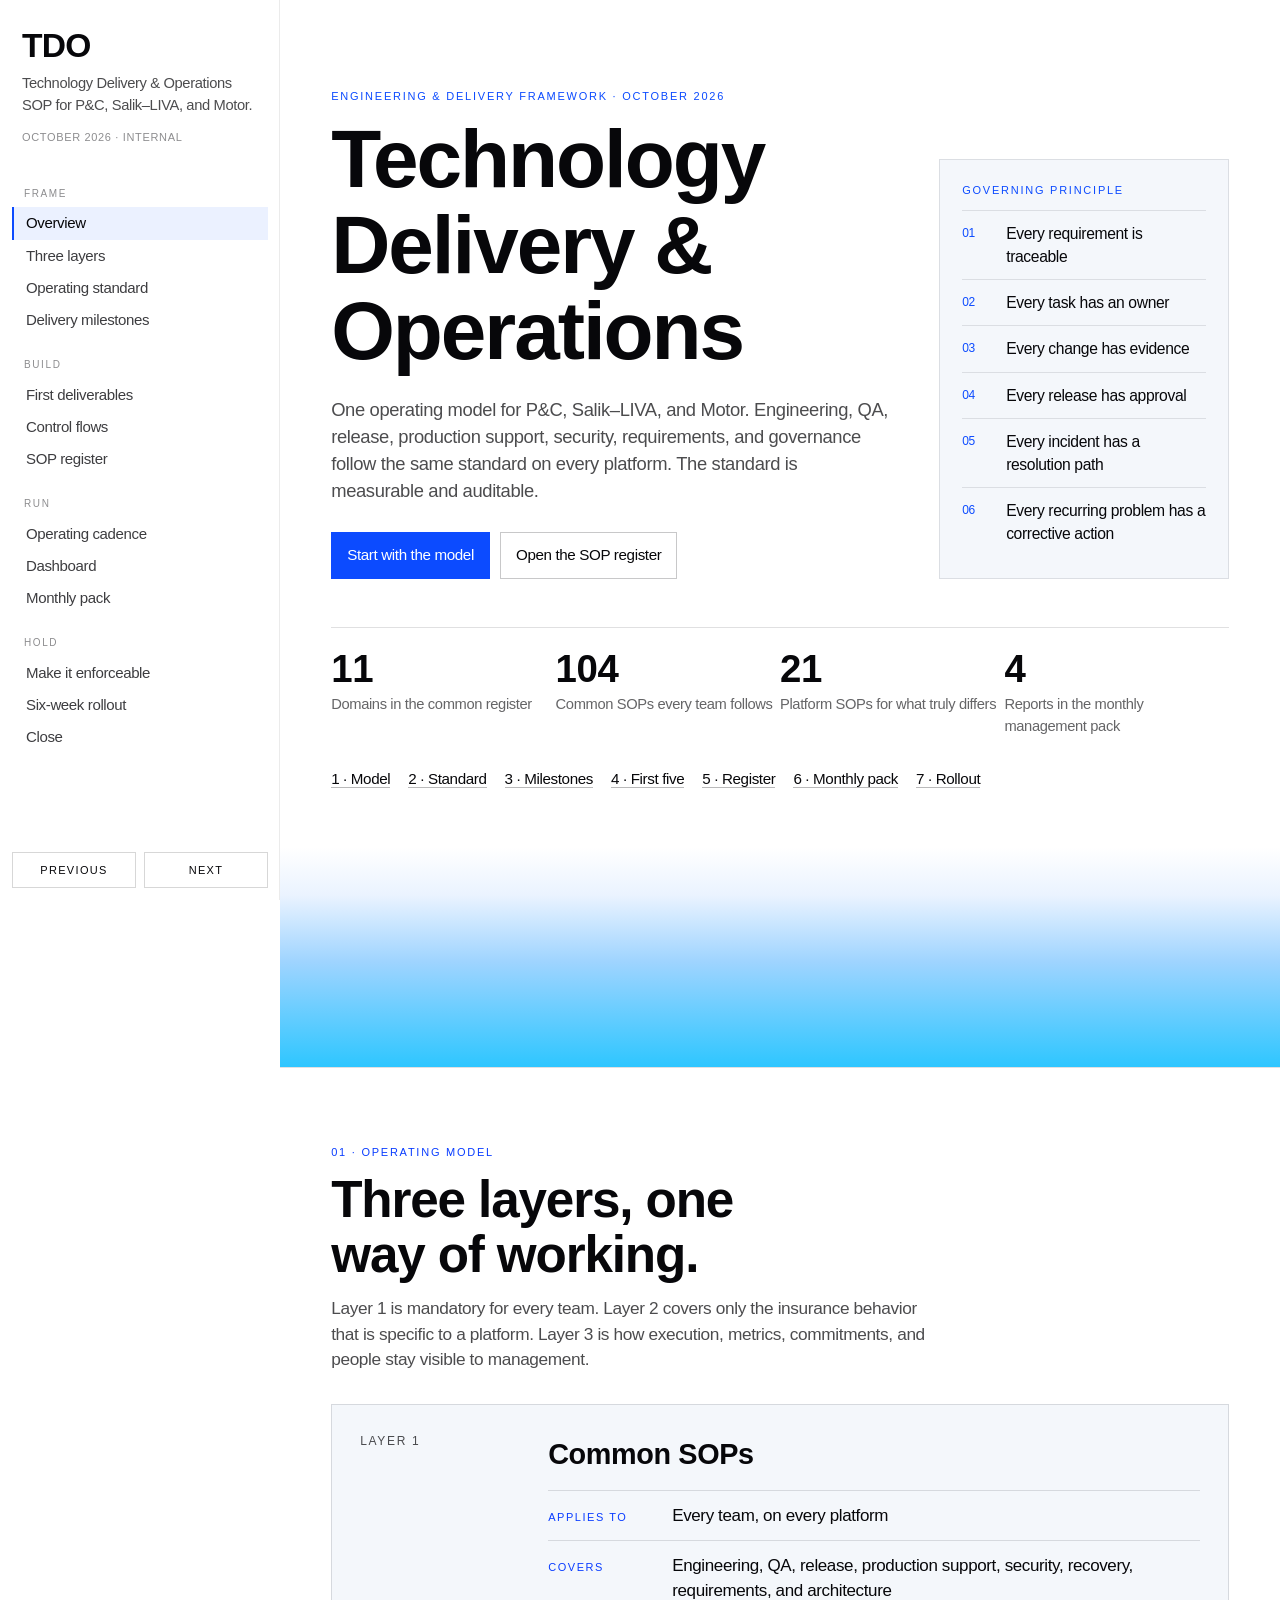
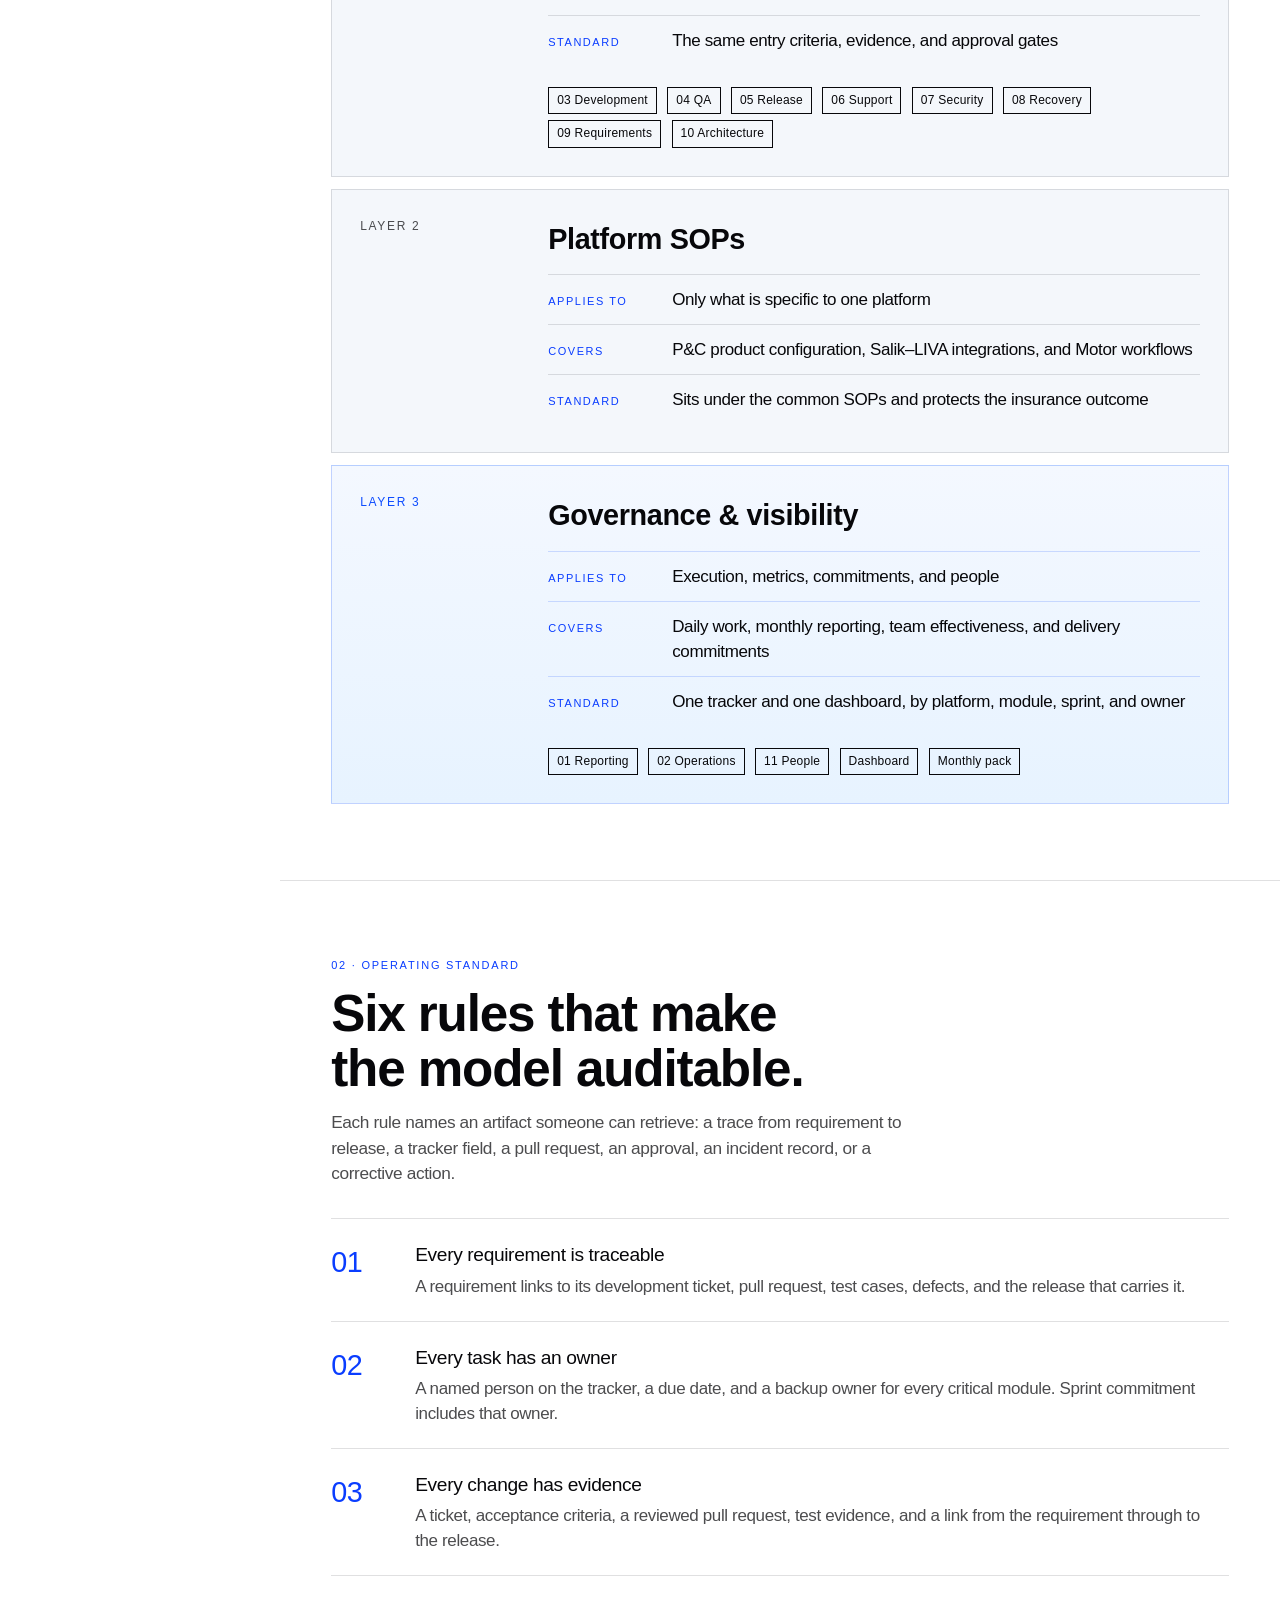
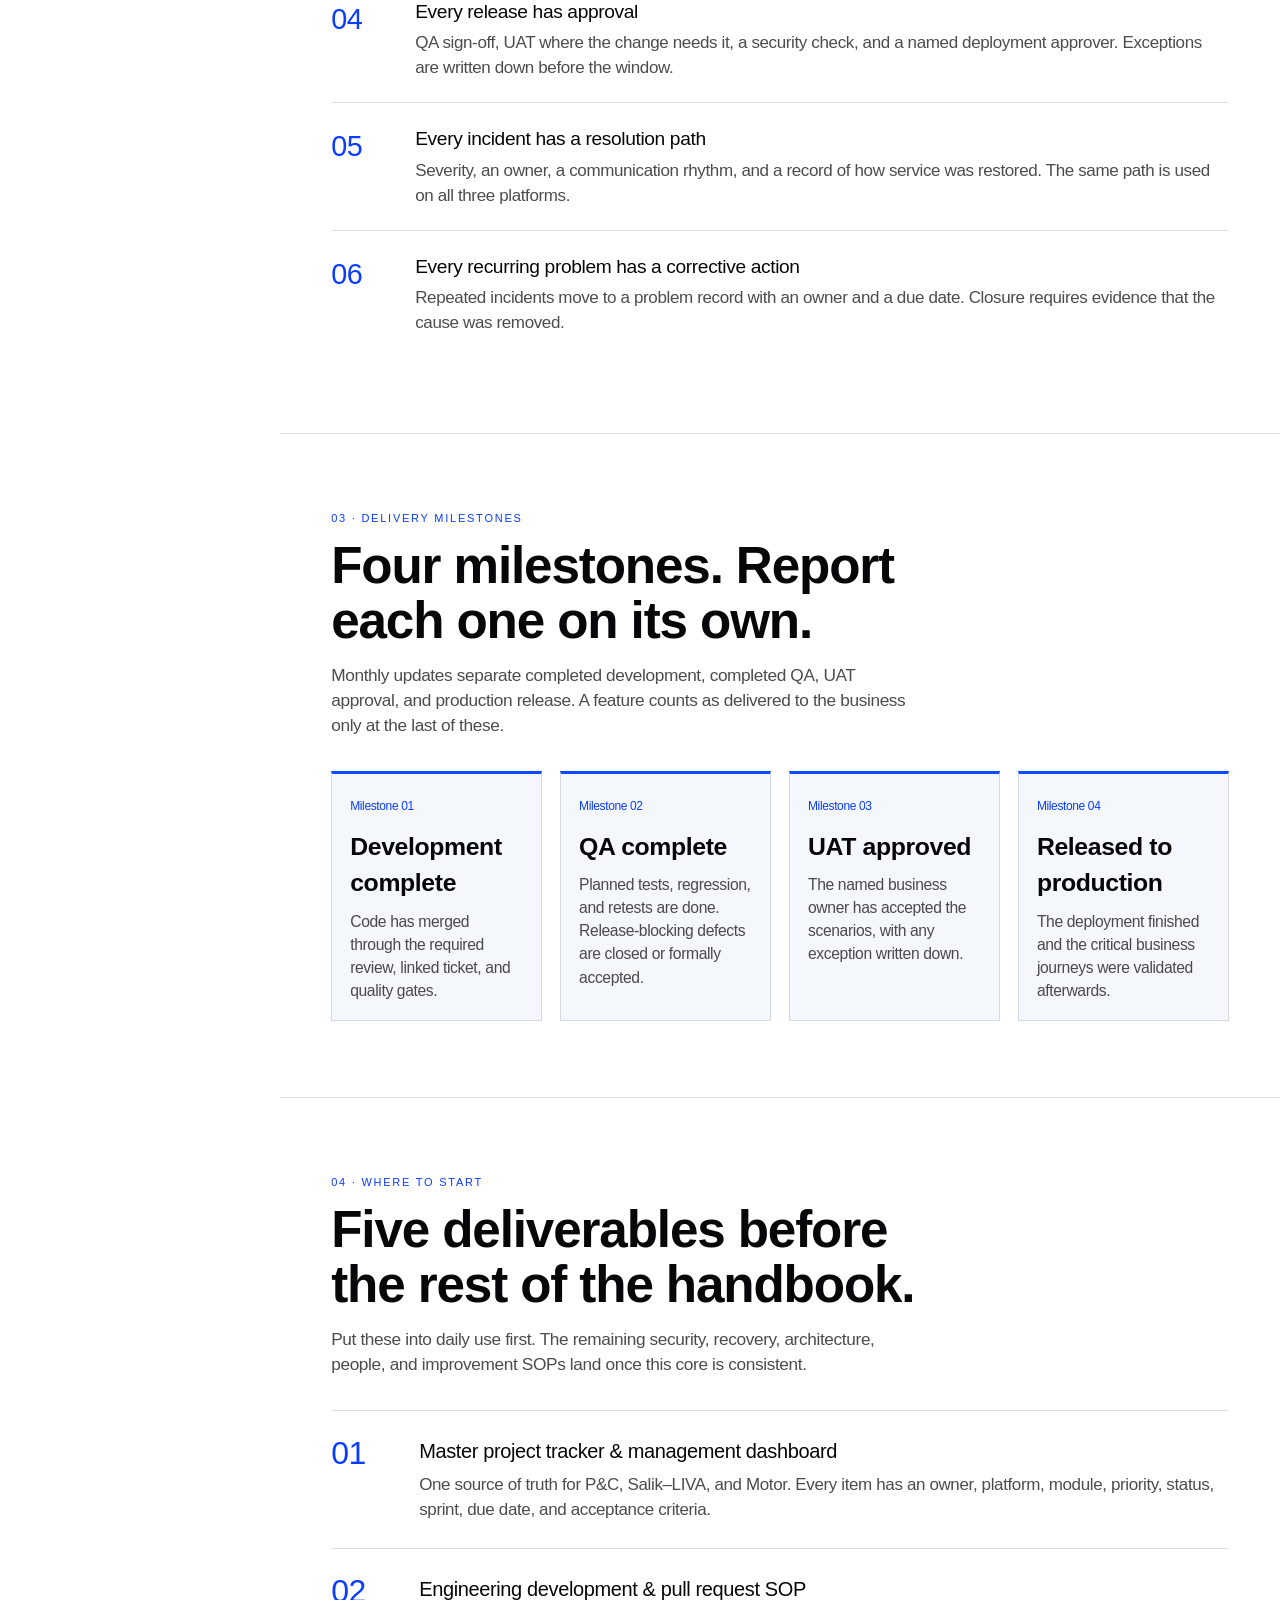
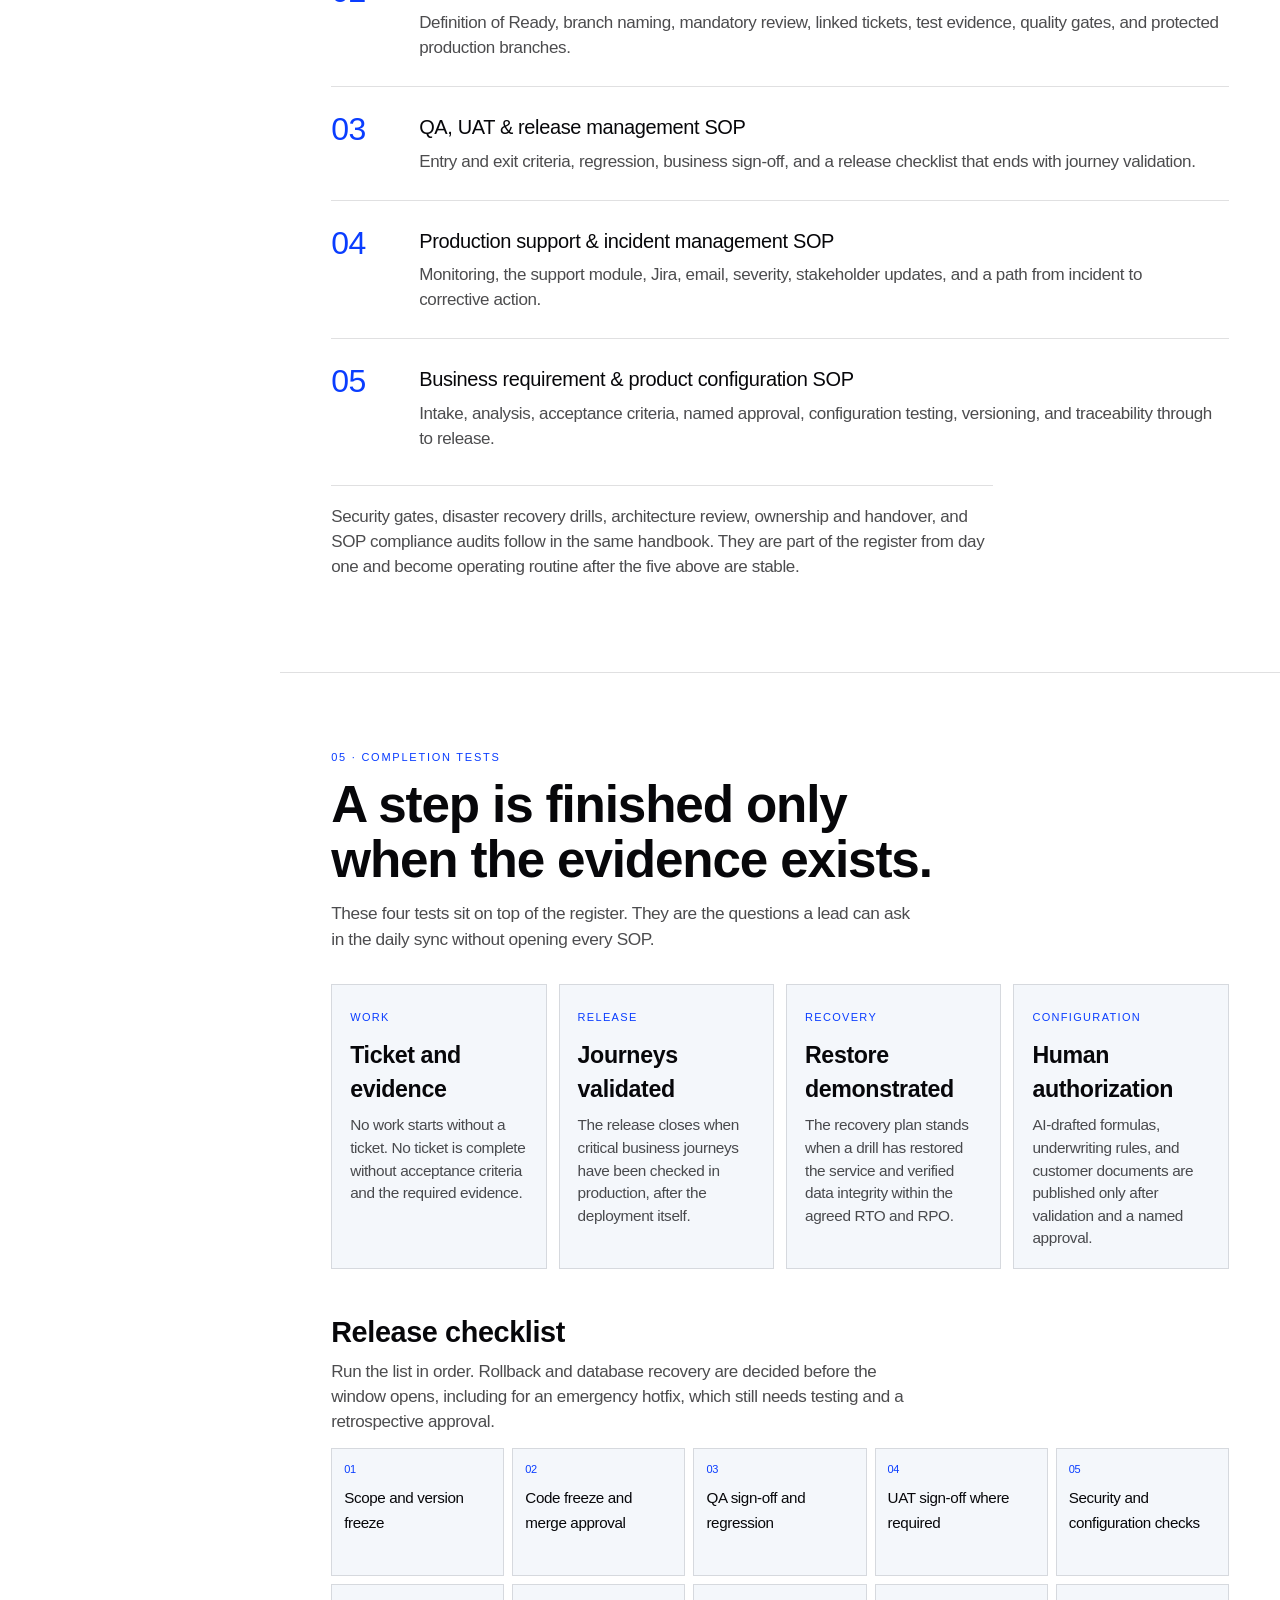
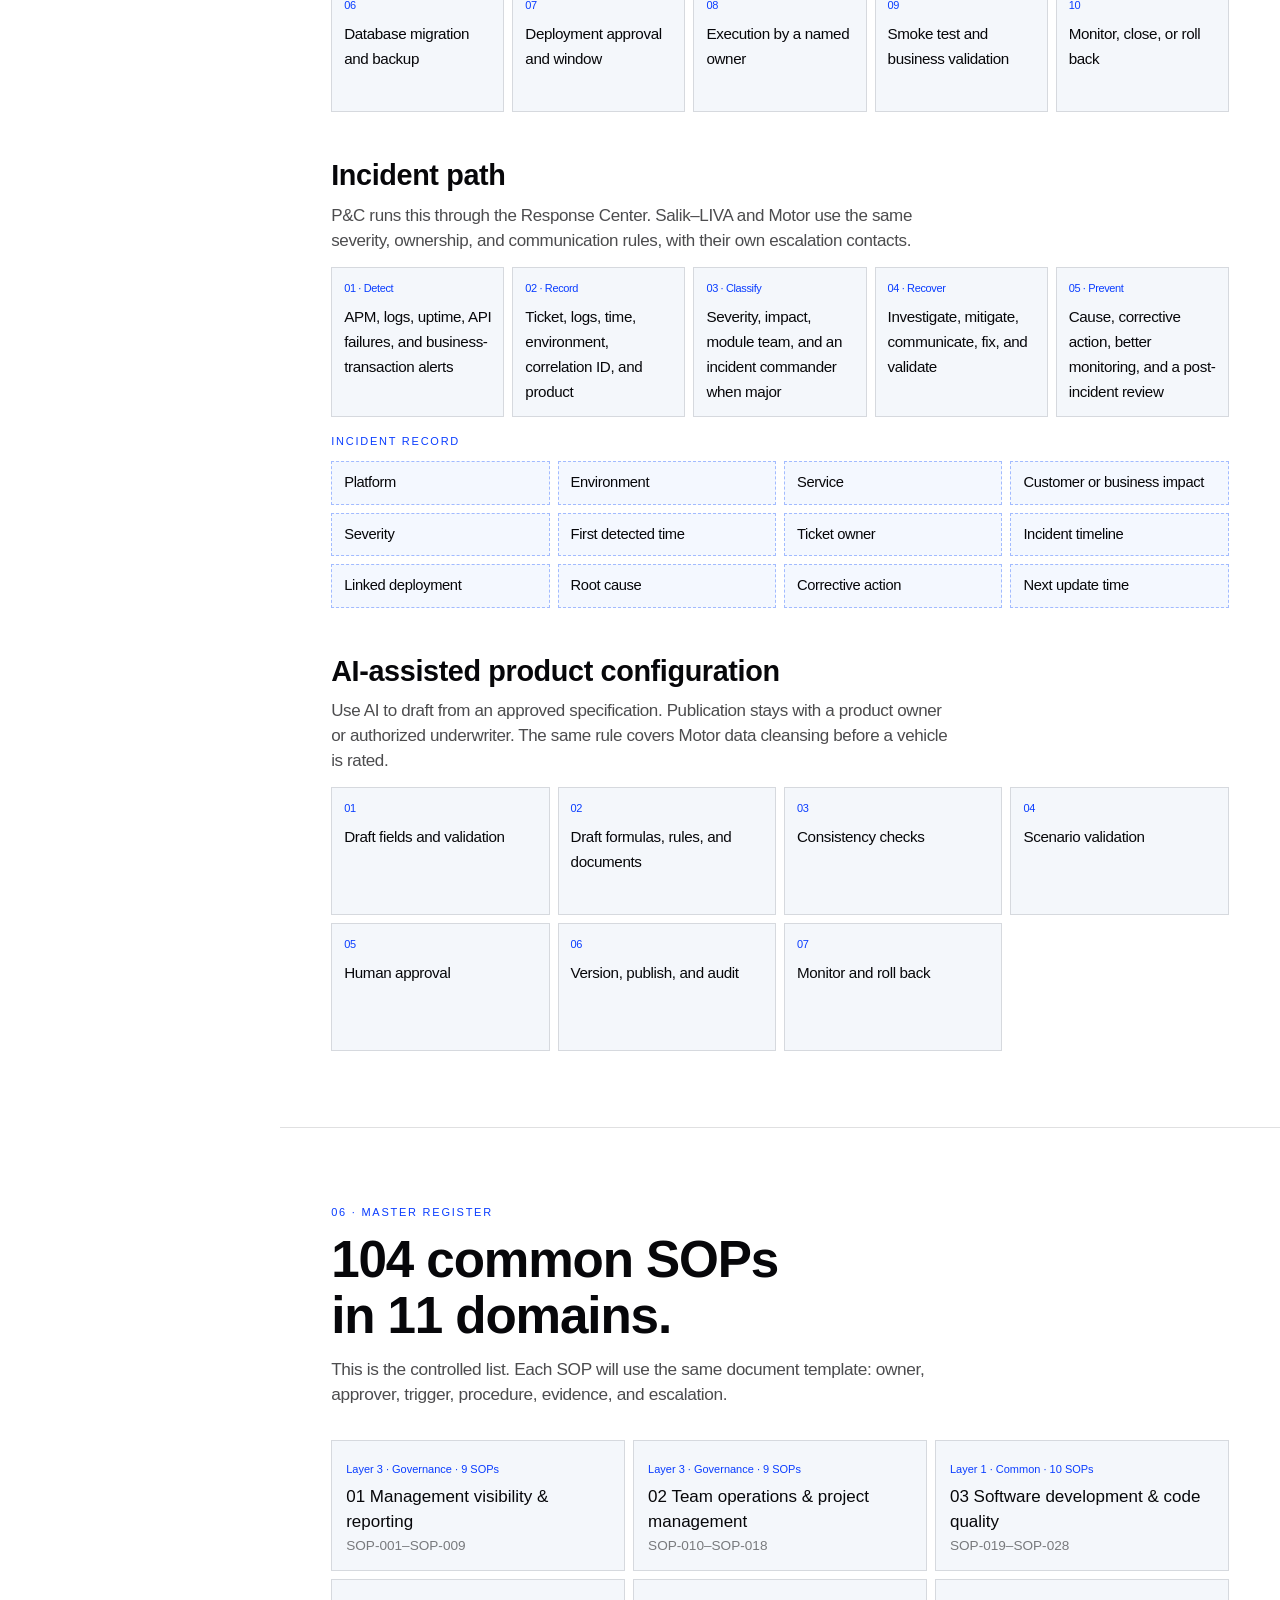
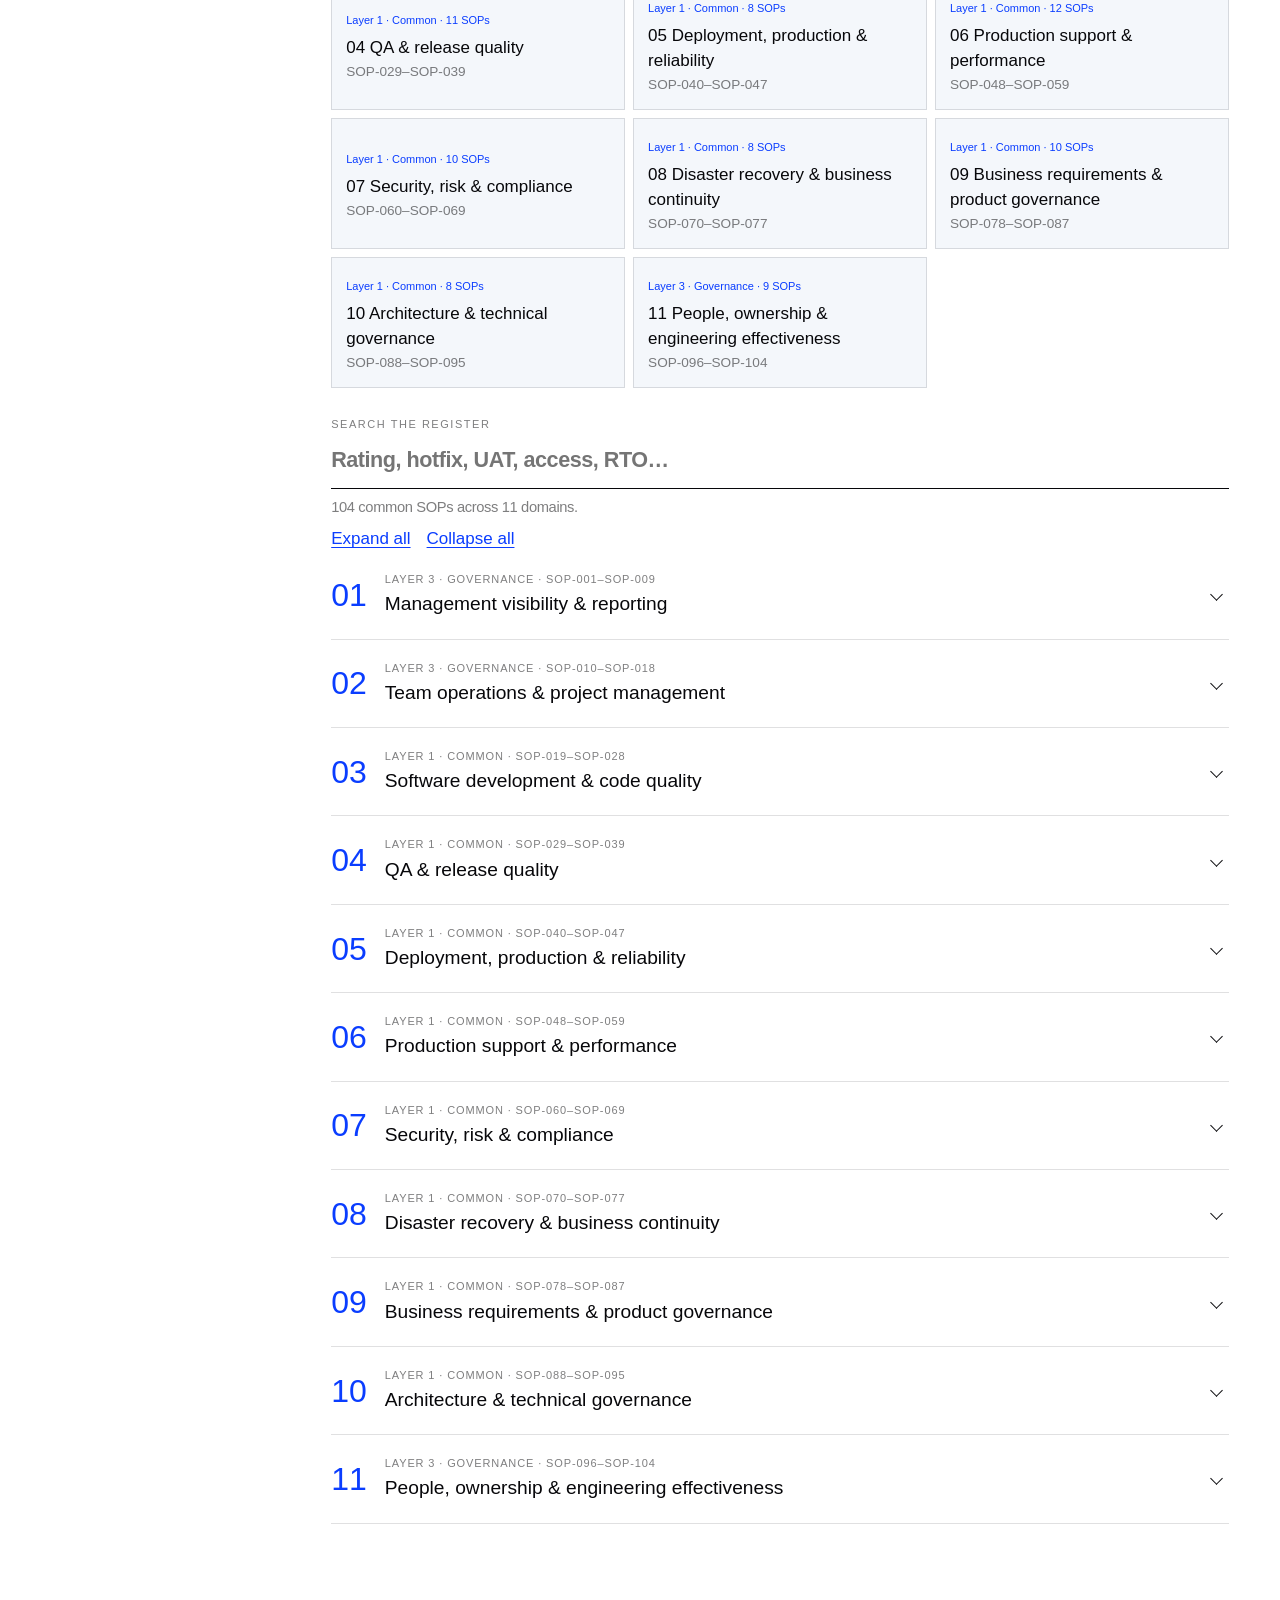
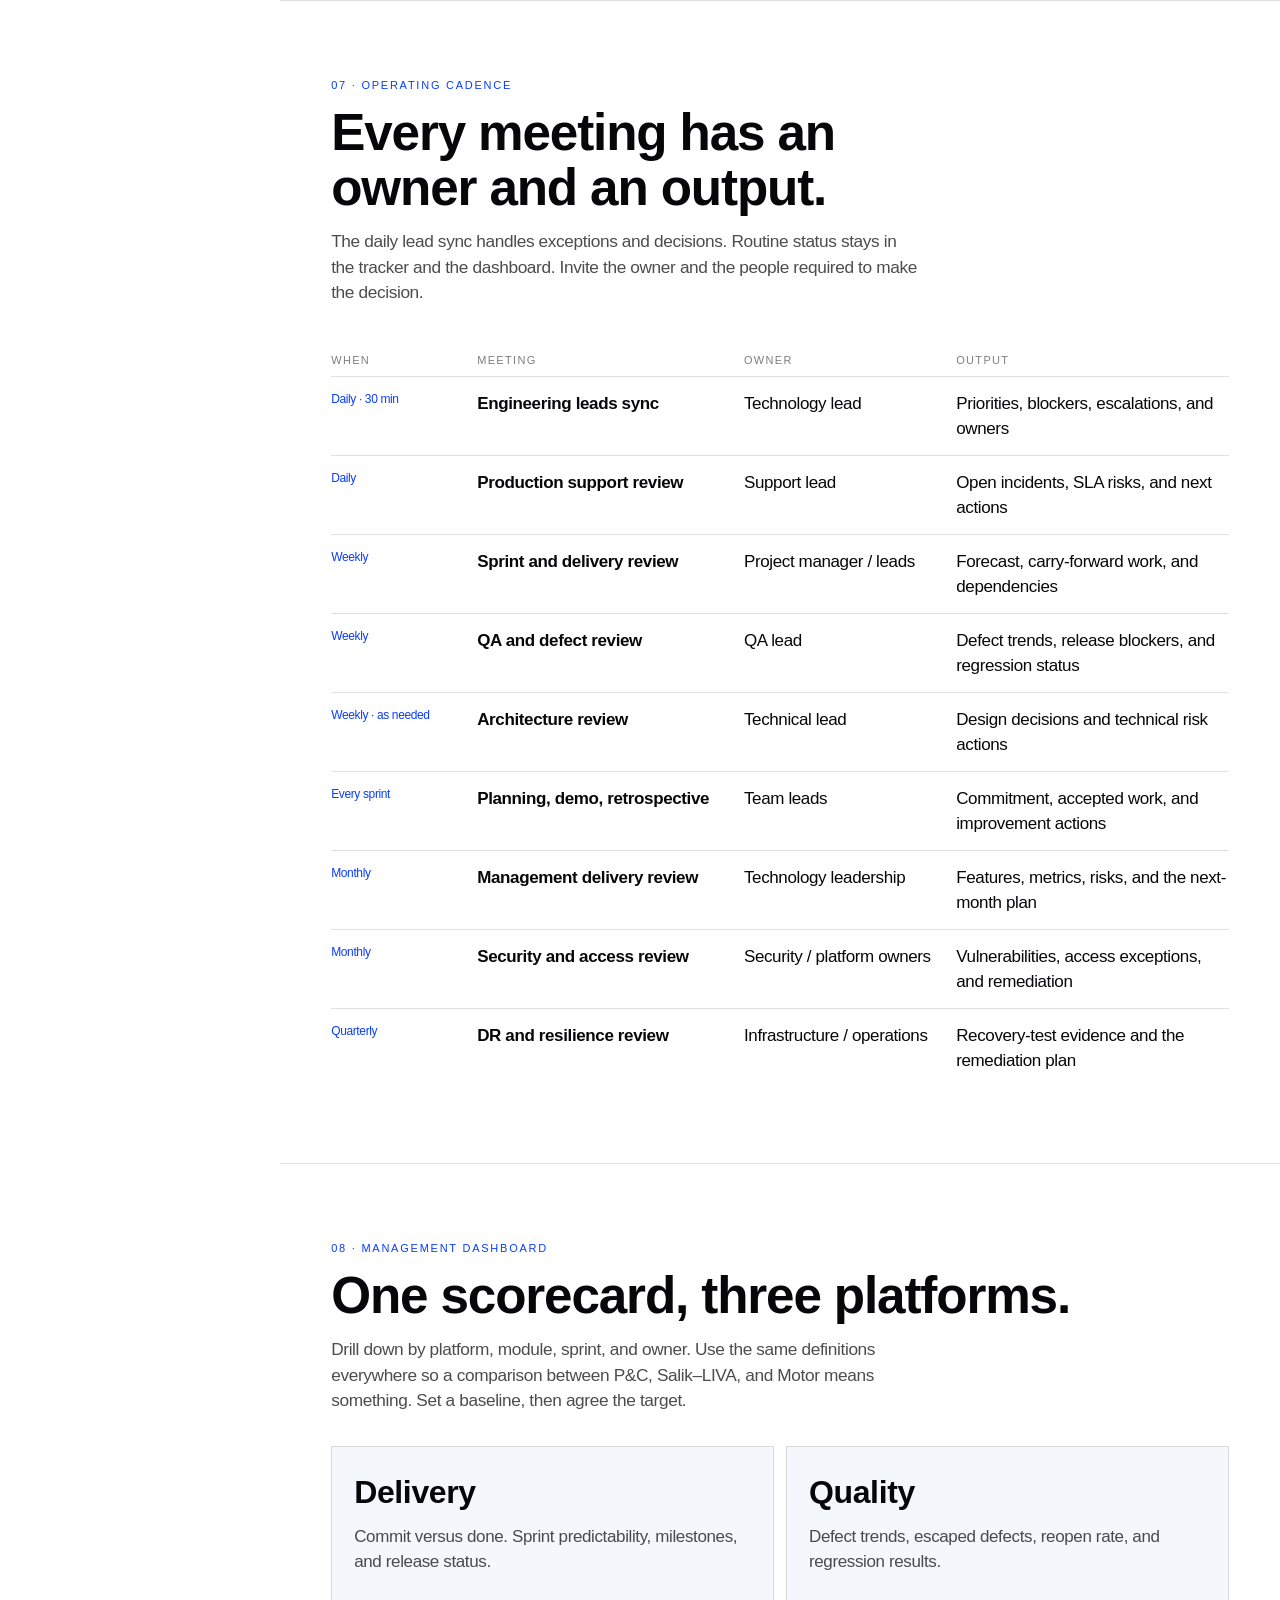
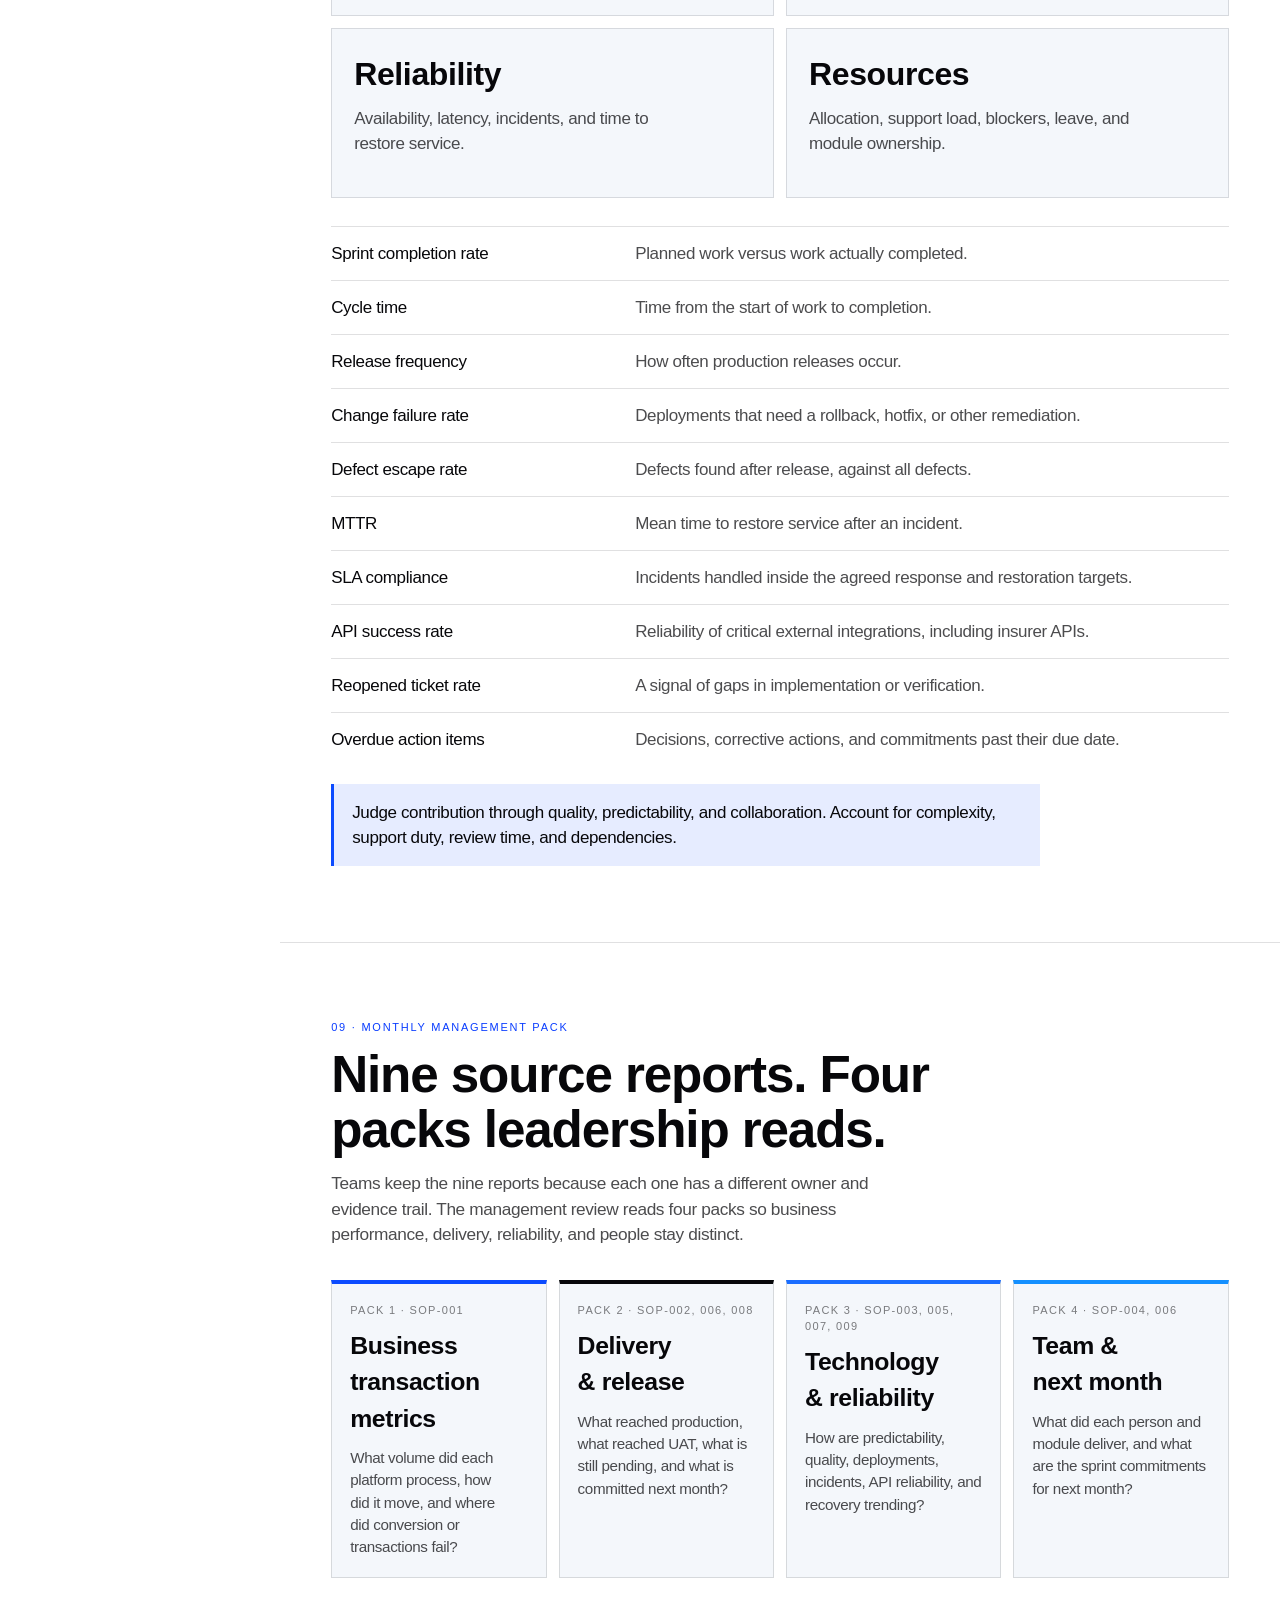
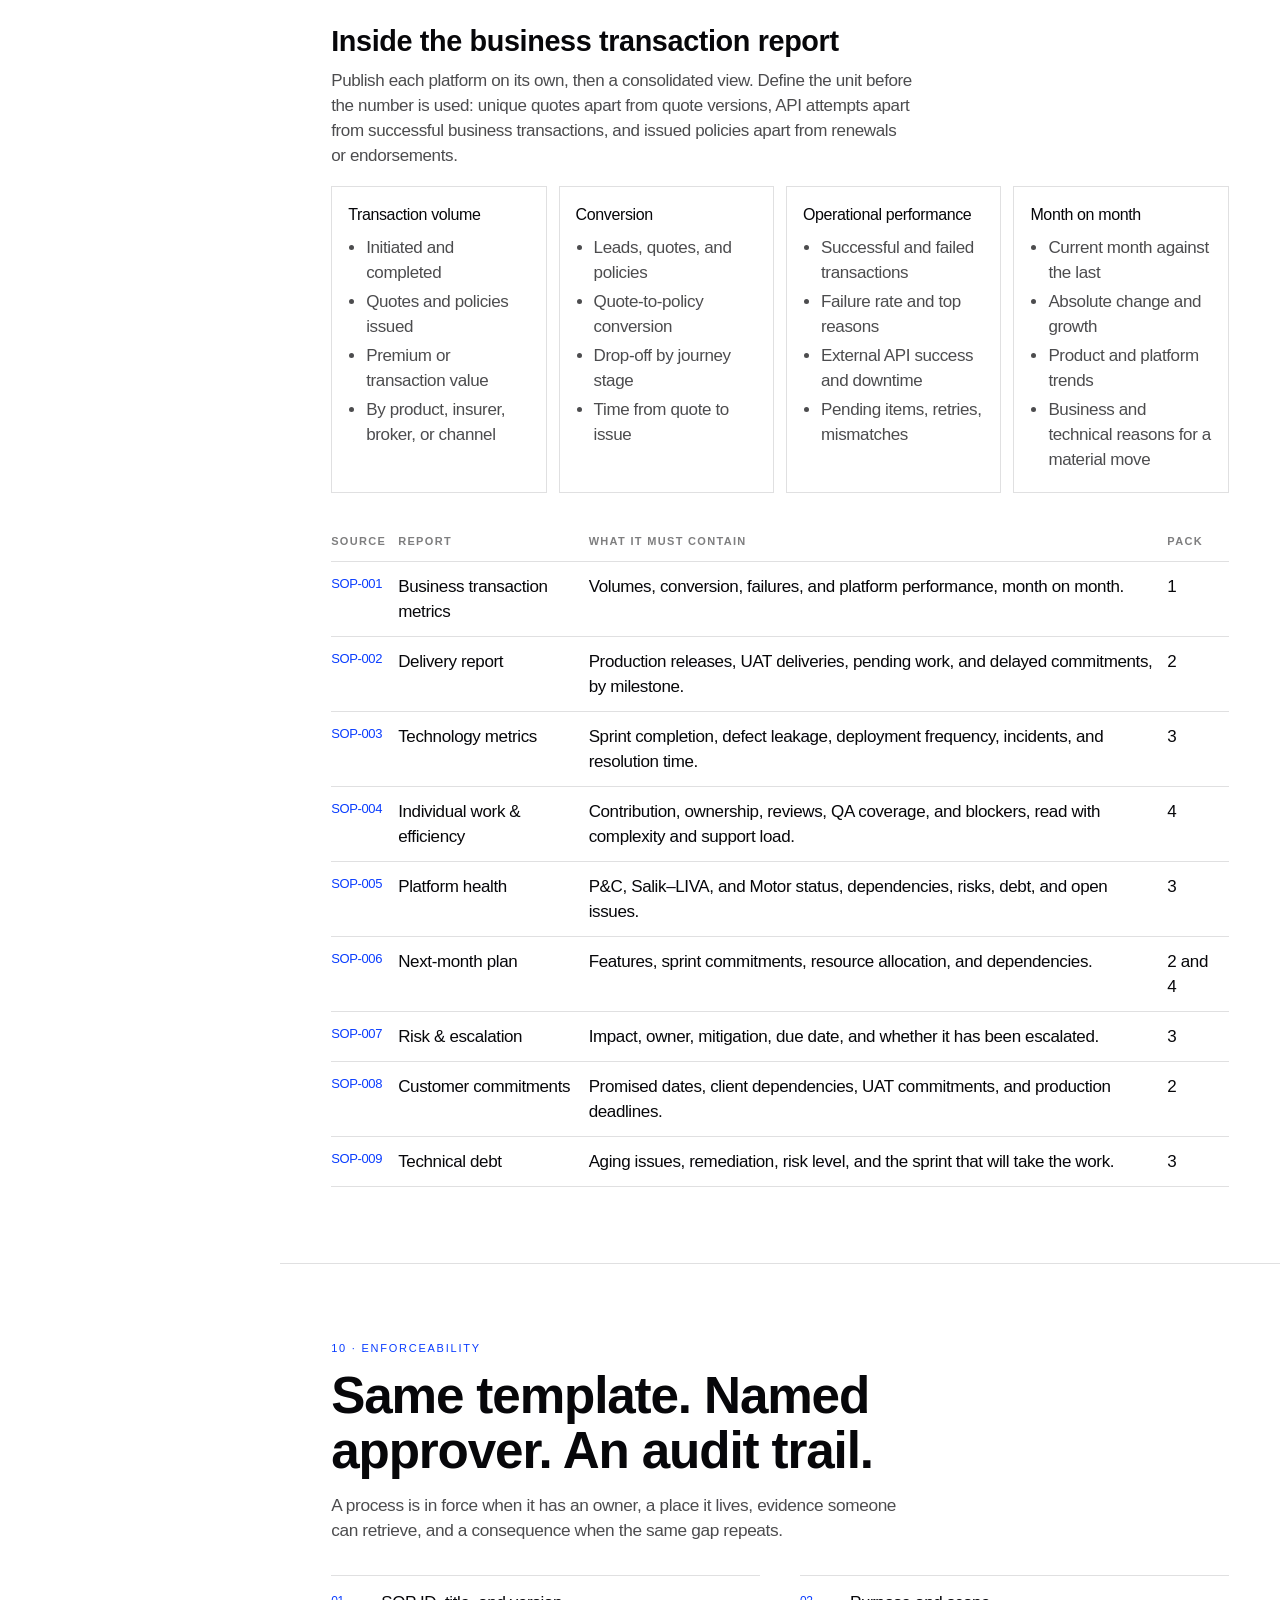
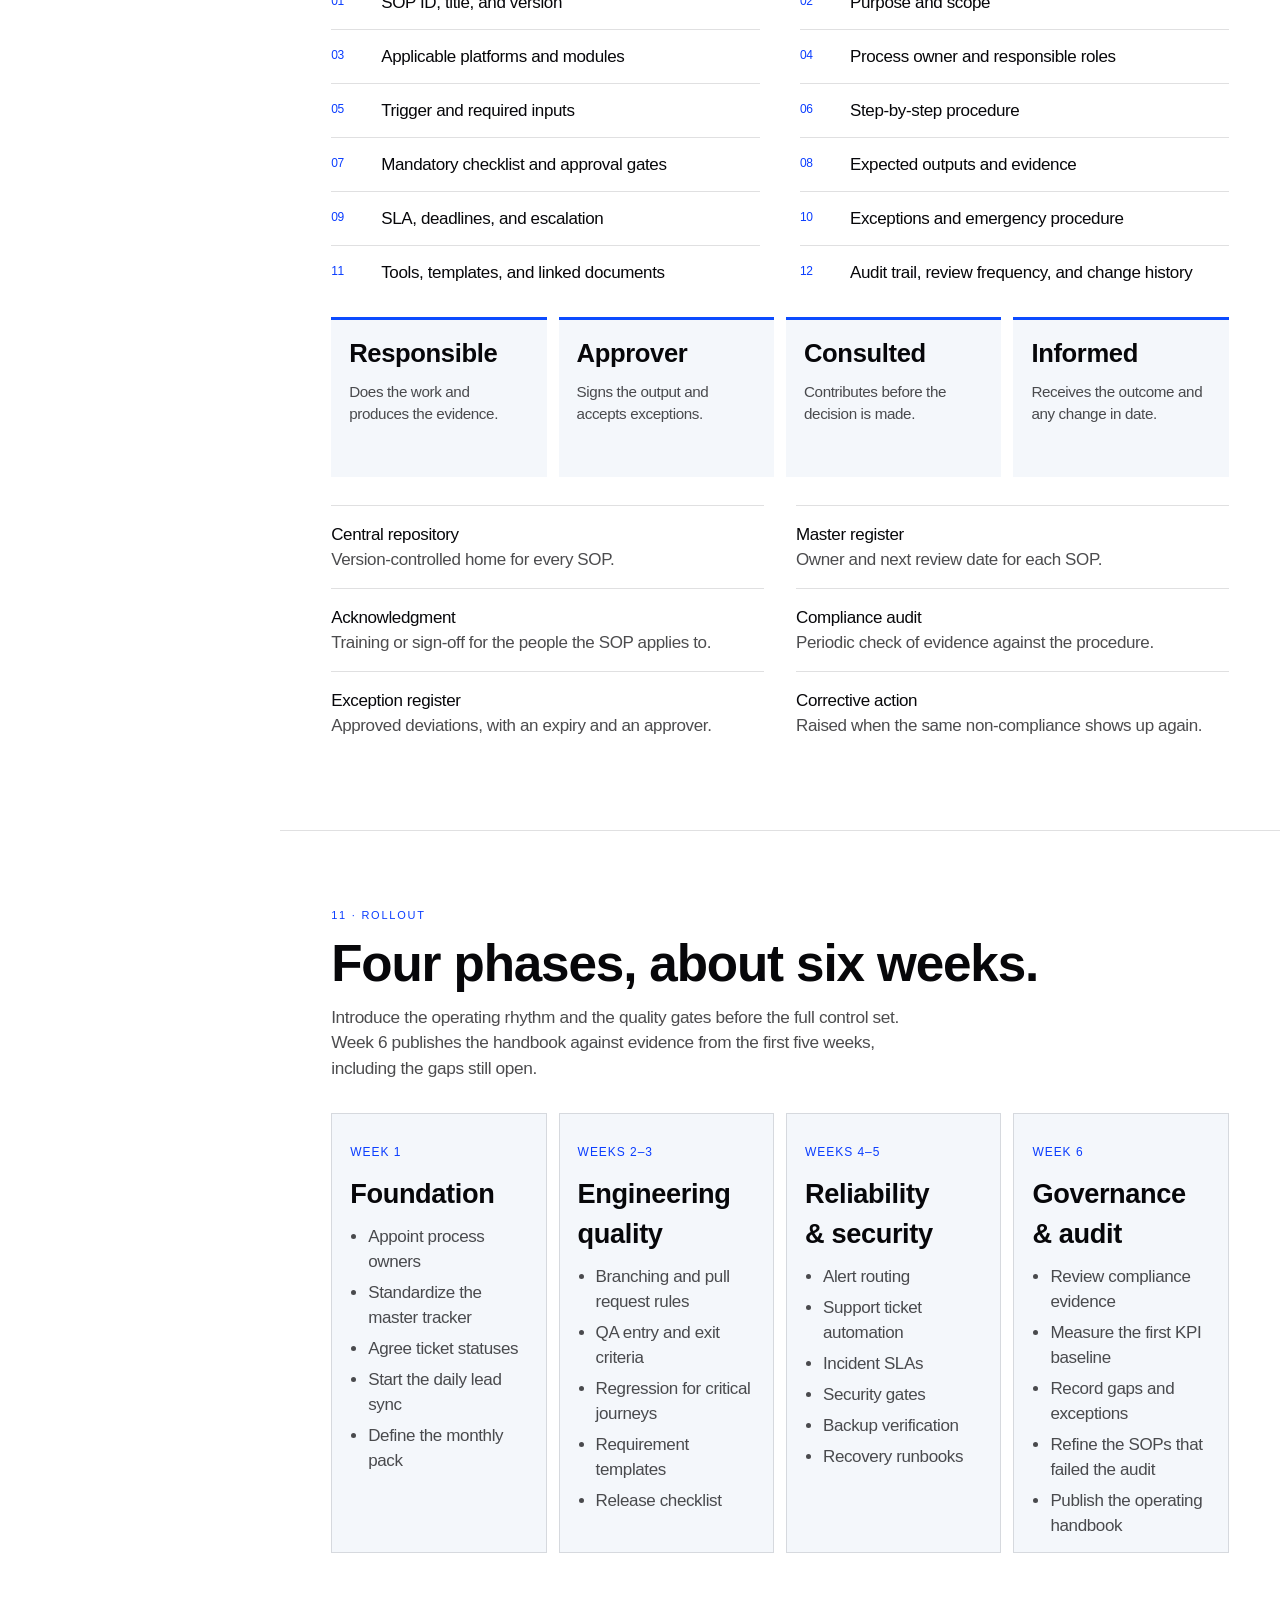
==== doc.html @ c79e5452 "Add Technology Delivery & Operations SOP presentation Slide deck (index.html) with section dividers," ====
<!DOCTYPE html>
<html lang="en">
<head>
  <meta charset="utf-8">
  <meta name="viewport" content="width=device-width, initial-scale=1">
  <meta name="robots" content="noindex">
  <meta name="theme-color" content="#ffffff">
  <title>Technology Delivery &amp; Operations SOP</title>
  <link rel="stylesheet" href="css/styles.css">
  <link rel="icon" href="data:image/svg+xml,%3Csvg xmlns='http://www.w3.org/2000/svg' viewBox='0 0 32 32'%3E%3Crect fill='%2310202e' width='32' height='32'/%3E%3Crect fill='%23b5523a' x='6' y='8' width='20' height='3'/%3E%3Crect fill='%23f3efe7' x='6' y='14' width='14' height='3'/%3E%3Crect fill='%23f3efe7' x='6' y='20' width='20' height='3'/%3E%3C/svg%3E">
</head>
<body>
  <a class="skip" href="#content">Skip to content</a>
  <div class="progress" aria-hidden="true"><span></span></div>
  <div class="backdrop"></div>

  <div class="shell">
    <aside class="nav" id="framework-nav" aria-label="Framework">
      <div class="brand">
        <div class="mark">TDO</div>
        <p>Technology Delivery &amp; Operations SOP for P&amp;C, Salik–LIVA, and Motor.</p>
        <p class="brand-meta">October 2026 · Internal</p>
      </div>
      <nav class="nav-links">
        <p class="nav-label">Frame</p>
        <a href="#overview">Overview</a>
        <a href="#model">Three layers</a>
        <a href="#principle">Operating standard</a>
        <a href="#milestones">Delivery milestones</a>
        <p class="nav-label">Build</p>
        <a href="#priorities">First deliverables</a>
        <a href="#controls">Control flows</a>
        <a href="#register">SOP register</a>
        <p class="nav-label">Run</p>
        <a href="#cadence">Operating cadence</a>
        <a href="#dashboard">Dashboard</a>
        <a href="#reporting">Monthly pack</a>
        <p class="nav-label">Hold</p>
        <a href="#enforce">Make it enforceable</a>
        <a href="#rollout">Six-week rollout</a>
        <a href="#close">Close</a>
      </nav>
      <div class="pager" aria-label="Section navigation">
        <button type="button" id="prev-section">Previous</button>
        <button type="button" id="next-section">Next</button>
      </div>
    </aside>

    <div>
      <div class="topbar">
        <strong>TDO</strong>
        <button class="menu-btn" id="menu" type="button" aria-expanded="false" aria-controls="framework-nav">Contents</button>
      </div>

      <main id="content">
        <header class="hero" id="overview" data-nav>
          <div class="hero-grid">
            <div>
              <p class="eyebrow">Engineering &amp; delivery framework · October 2026</p>
              <h1>Technology Delivery &amp; Operations</h1>
              <p class="deck">One operating model for P&amp;C, Salik–LIVA, and Motor. Engineering, QA, release, production support, security, requirements, and governance follow the same standard on every platform. The standard is measurable and auditable.</p>
              <div class="hero-actions">
                <a class="btn btn-primary" href="#model">Start with the model</a>
                <a class="btn btn-ghost" href="#register">Open the SOP register</a>
              </div>
            </div>
            <aside class="hero-card">
              <p class="eyebrow">Governing principle</p>
              <ol>
                <li><span>01</span>Every requirement is traceable</li>
                <li><span>02</span>Every task has an owner</li>
                <li><span>03</span>Every change has evidence</li>
                <li><span>04</span>Every release has approval</li>
                <li><span>05</span>Every incident has a resolution path</li>
                <li><span>06</span>Every recurring problem has a corrective action</li>
              </ol>
            </aside>
          </div>
          <ul class="hero-stats">
            <li><strong data-stat="domains">11</strong><span>Domains in the common register</span></li>
            <li><strong data-stat="sops">104</strong><span>Common SOPs every team follows</span></li>
            <li><strong data-stat="platform">21</strong><span>Platform SOPs for what truly differs</span></li>
            <li><strong>4</strong><span>Reports in the monthly management pack</span></li>
          </ul>
          <ol class="path">
            <li><a href="#model">1 · Model</a></li>
            <li><a href="#principle">2 · Standard</a></li>
            <li><a href="#milestones">3 · Milestones</a></li>
            <li><a href="#priorities">4 · First five</a></li>
            <li><a href="#register">5 · Register</a></li>
            <li><a href="#reporting">6 · Monthly pack</a></li>
            <li><a href="#rollout">7 · Rollout</a></li>
          </ol>
        </header>

        <section class="section" id="model" data-nav>
          <div class="section-head">
            <p class="eyebrow">01 · Operating model</p>
            <h2>Three layers, one way of working.</h2>
            <p class="lede">Layer 1 is mandatory for every team. Layer 2 covers only the insurance behavior that is specific to a platform. Layer 3 is how execution, metrics, commitments, and people stay visible to management.</p>
          </div>
          <div class="layers">
            <article class="layer">
              <p class="layer-no">Layer 1</p>
              <div>
                <h3>Common SOPs</h3>
                <ul class="layer-facts">
                  <li><span>Applies to</span><strong>Every team, on every platform</strong></li>
                  <li><span>Covers</span><strong>Engineering, QA, release, production support, security, recovery, requirements, and architecture</strong></li>
                  <li><span>Standard</span><strong>The same entry criteria, evidence, and approval gates</strong></li>
                </ul>
                <div class="chips">
                  <a class="chip" href="#domain-03">03 Development</a>
                  <a class="chip" href="#domain-04">04 QA</a>
                  <a class="chip" href="#domain-05">05 Release</a>
                  <a class="chip" href="#domain-06">06 Support</a>
                  <a class="chip" href="#domain-07">07 Security</a>
                  <a class="chip" href="#domain-08">08 Recovery</a>
                  <a class="chip" href="#domain-09">09 Requirements</a>
                  <a class="chip" href="#domain-10">10 Architecture</a>
                </div>
              </div>
            </article>
            <article class="layer">
              <p class="layer-no">Layer 2</p>
              <div>
                <h3>Platform SOPs</h3>
                <ul class="layer-facts">
                  <li><span>Applies to</span><strong>Only what is specific to one platform</strong></li>
                  <li><span>Covers</span><strong>P&amp;C product configuration, Salik–LIVA integrations, and Motor workflows</strong></li>
                  <li><span>Standard</span><strong>Sits under the common SOPs and protects the insurance outcome</strong></li>
                </ul>
              </div>
            </article>
            <article class="layer layer-gov">
              <p class="layer-no">Layer 3</p>
              <div>
                <h3>Governance &amp; visibility</h3>
                <ul class="layer-facts">
                  <li><span>Applies to</span><strong>Execution, metrics, commitments, and people</strong></li>
                  <li><span>Covers</span><strong>Daily work, monthly reporting, team effectiveness, and delivery commitments</strong></li>
                  <li><span>Standard</span><strong>One tracker and one dashboard, by platform, module, sprint, and owner</strong></li>
                </ul>
                <div class="chips">
                  <a class="chip" href="#domain-01">01 Reporting</a>
                  <a class="chip" href="#domain-02">02 Operations</a>
                  <a class="chip" href="#domain-11">11 People</a>
                  <a class="chip" href="#dashboard">Dashboard</a>
                  <a class="chip" href="#reporting">Monthly pack</a>
                </div>
              </div>
            </article>
          </div>
        </section>

        <section class="section" id="principle" data-nav>
          <div class="section-head">
            <p class="eyebrow">02 · Operating standard</p>
            <h2>Six rules that make the model auditable.</h2>
            <p class="lede">Each rule names an artifact someone can retrieve: a trace from requirement to release, a tracker field, a pull request, an approval, an incident record, or a corrective action.</p>
          </div>
          <ol class="rules">
            <li class="rule">
              <span>01</span>
              <div>
                <h3>Every requirement is traceable</h3>
                <p>A requirement links to its development ticket, pull request, test cases, defects, and the release that carries it.</p>
              </div>
            </li>
            <li class="rule">
              <span>02</span>
              <div>
                <h3>Every task has an owner</h3>
                <p>A named person on the tracker, a due date, and a backup owner for every critical module. Sprint commitment includes that owner.</p>
              </div>
            </li>
            <li class="rule">
              <span>03</span>
              <div>
                <h3>Every change has evidence</h3>
                <p>A ticket, acceptance criteria, a reviewed pull request, test evidence, and a link from the requirement through to the release.</p>
              </div>
            </li>
            <li class="rule">
              <span>04</span>
              <div>
                <h3>Every release has approval</h3>
                <p>QA sign-off, UAT where the change needs it, a security check, and a named deployment approver. Exceptions are written down before the window.</p>
              </div>
            </li>
            <li class="rule">
              <span>05</span>
              <div>
                <h3>Every incident has a resolution path</h3>
                <p>Severity, an owner, a communication rhythm, and a record of how service was restored. The same path is used on all three platforms.</p>
              </div>
            </li>
            <li class="rule">
              <span>06</span>
              <div>
                <h3>Every recurring problem has a corrective action</h3>
                <p>Repeated incidents move to a problem record with an owner and a due date. Closure requires evidence that the cause was removed.</p>
              </div>
            </li>
          </ol>
        </section>

        <section class="section" id="milestones" data-nav>
          <div class="section-head">
            <p class="eyebrow">03 · Delivery milestones</p>
            <h2>Four milestones. Report each one on its own.</h2>
            <p class="lede">Monthly updates separate completed development, completed QA, UAT approval, and production release. A feature counts as delivered to the business only at the last of these.</p>
          </div>
          <ol class="milestones">
            <li>
              <span class="n">Milestone 01</span>
              <h3>Development complete</h3>
              <p>Code has merged through the required review, linked ticket, and quality gates.</p>
            </li>
            <li>
              <span class="n">Milestone 02</span>
              <h3>QA complete</h3>
              <p>Planned tests, regression, and retests are done. Release-blocking defects are closed or formally accepted.</p>
            </li>
            <li>
              <span class="n">Milestone 03</span>
              <h3>UAT approved</h3>
              <p>The named business owner has accepted the scenarios, with any exception written down.</p>
            </li>
            <li>
              <span class="n">Milestone 04</span>
              <h3>Released to production</h3>
              <p>The deployment finished and the critical business journeys were validated afterwards.</p>
            </li>
          </ol>
        </section>

        <section class="section" id="priorities" data-nav>
          <div class="section-head">
            <p class="eyebrow">04 · Where to start</p>
            <h2>Five deliverables before the rest of the handbook.</h2>
            <p class="lede">Put these into daily use first. The remaining security, recovery, architecture, people, and improvement SOPs land once this core is consistent.</p>
          </div>
          <ol class="priorities">
            <li class="priority">
              <span class="n">01</span>
              <div>
                <h3>Master project tracker &amp; management dashboard</h3>
                <p>One source of truth for P&amp;C, Salik–LIVA, and Motor. Every item has an owner, platform, module, priority, status, sprint, due date, and acceptance criteria.</p>
              </div>
            </li>
            <li class="priority">
              <span class="n">02</span>
              <div>
                <h3>Engineering development &amp; pull request SOP</h3>
                <p>Definition of Ready, branch naming, mandatory review, linked tickets, test evidence, quality gates, and protected production branches.</p>
              </div>
            </li>
            <li class="priority">
              <span class="n">03</span>
              <div>
                <h3>QA, UAT &amp; release management SOP</h3>
                <p>Entry and exit criteria, regression, business sign-off, and a release checklist that ends with journey validation.</p>
              </div>
            </li>
            <li class="priority">
              <span class="n">04</span>
              <div>
                <h3>Production support &amp; incident management SOP</h3>
                <p>Monitoring, the support module, Jira, email, severity, stakeholder updates, and a path from incident to corrective action.</p>
              </div>
            </li>
            <li class="priority">
              <span class="n">05</span>
              <div>
                <h3>Business requirement &amp; product configuration SOP</h3>
                <p>Intake, analysis, acceptance criteria, named approval, configuration testing, versioning, and traceability through to release.</p>
              </div>
            </li>
          </ol>
          <p class="follow">Security gates, disaster recovery drills, architecture review, ownership and handover, and SOP compliance audits follow in the same handbook. They are part of the register from day one and become operating routine after the five above are stable.</p>
        </section>

        <section class="section" id="controls" data-nav>
          <div class="section-head">
            <p class="eyebrow">05 · Completion tests</p>
            <h2>A step is finished only when the evidence exists.</h2>
            <p class="lede">These four tests sit on top of the register. They are the questions a lead can ask in the daily sync without opening every SOP.</p>
          </div>
          <div class="tests">
            <article class="test">
              <span>Work</span>
              <h3>Ticket and evidence</h3>
              <p>No work starts without a ticket. No ticket is complete without acceptance criteria and the required evidence.</p>
            </article>
            <article class="test">
              <span>Release</span>
              <h3>Journeys validated</h3>
              <p>The release closes when critical business journeys have been checked in production, after the deployment itself.</p>
            </article>
            <article class="test">
              <span>Recovery</span>
              <h3>Restore demonstrated</h3>
              <p>The recovery plan stands when a drill has restored the service and verified data integrity within the agreed RTO and RPO.</p>
            </article>
            <article class="test">
              <span>Configuration</span>
              <h3>Human authorization</h3>
              <p>AI-drafted formulas, underwriting rules, and customer documents are published only after validation and a named approval.</p>
            </article>
          </div>

          <div class="flow">
            <h3>Release checklist</h3>
            <p>Run the list in order. Rollback and database recovery are decided before the window opens, including for an emergency hotfix, which still needs testing and a retrospective approval.</p>
            <ol class="steps">
              <li class="step"><span>01</span><strong>Scope and version freeze</strong></li>
              <li class="step"><span>02</span><strong>Code freeze and merge approval</strong></li>
              <li class="step"><span>03</span><strong>QA sign-off and regression</strong></li>
              <li class="step"><span>04</span><strong>UAT sign-off where required</strong></li>
              <li class="step"><span>05</span><strong>Security and configuration checks</strong></li>
              <li class="step"><span>06</span><strong>Database migration and backup</strong></li>
              <li class="step"><span>07</span><strong>Deployment approval and window</strong></li>
              <li class="step"><span>08</span><strong>Execution by a named owner</strong></li>
              <li class="step"><span>09</span><strong>Smoke test and business validation</strong></li>
              <li class="step"><span>10</span><strong>Monitor, close, or roll back</strong></li>
            </ol>
          </div>

          <div class="flow">
            <h3>Incident path</h3>
            <p>P&amp;C runs this through the Response Center. Salik–LIVA and Motor use the same severity, ownership, and communication rules, with their own escalation contacts.</p>
            <ol class="steps five">
              <li class="step"><span>01 · Detect</span><strong>APM, logs, uptime, API failures, and business-transaction alerts</strong></li>
              <li class="step"><span>02 · Record</span><strong>Ticket, logs, time, environment, correlation ID, and product</strong></li>
              <li class="step"><span>03 · Classify</span><strong>Severity, impact, module team, and an incident commander when major</strong></li>
              <li class="step"><span>04 · Recover</span><strong>Investigate, mitigate, communicate, fix, and validate</strong></li>
              <li class="step"><span>05 · Prevent</span><strong>Cause, corrective action, better monitoring, and a post-incident review</strong></li>
            </ol>
            <div class="record">
              <p class="eyebrow">Incident record</p>
              <ul class="fields">
                <li>Platform</li>
                <li>Environment</li>
                <li>Service</li>
                <li>Customer or business impact</li>
                <li>Severity</li>
                <li>First detected time</li>
                <li>Ticket owner</li>
                <li>Incident timeline</li>
                <li>Linked deployment</li>
                <li>Root cause</li>
                <li>Corrective action</li>
                <li>Next update time</li>
              </ul>
            </div>
          </div>

          <div class="flow">
            <h3>AI-assisted product configuration</h3>
            <p>Use AI to draft from an approved specification. Publication stays with a product owner or authorized underwriter. The same rule covers Motor data cleansing before a vehicle is rated.</p>
            <ol class="steps seven">
              <li class="step"><span>01</span><strong>Draft fields and validation</strong></li>
              <li class="step"><span>02</span><strong>Draft formulas, rules, and documents</strong></li>
              <li class="step"><span>03</span><strong>Consistency checks</strong></li>
              <li class="step"><span>04</span><strong>Scenario validation</strong></li>
              <li class="step"><span>05</span><strong>Human approval</strong></li>
              <li class="step"><span>06</span><strong>Version, publish, and audit</strong></li>
              <li class="step"><span>07</span><strong>Monitor and roll back</strong></li>
            </ol>
          </div>
        </section>

        <section class="section" id="register" data-nav>
          <div class="section-head">
            <p class="eyebrow">06 · Master register</p>
            <h2>104 common SOPs in 11 domains.</h2>
            <p class="lede">This is the controlled list. Each SOP will use the same document template: owner, approver, trigger, procedure, evidence, and escalation.</p>
          </div>
          <div class="toc" id="toc" aria-label="Domains"></div>
          <div class="search-wrap">
            <label for="q">Search the register</label>
            <input id="q" class="search" type="search" placeholder="Rating, hotfix, UAT, access, RTO…" autocomplete="off">
            <p id="search-status" class="search-status" aria-live="polite"></p>
          </div>
          <div class="toolbar">
            <button class="text-btn" id="expand-all" type="button">Expand all</button>
            <button class="text-btn" id="collapse-all" type="button">Collapse all</button>
          </div>
          <div id="register-root"></div>
          <p id="empty" class="empty" hidden>Nothing in the common register matches.</p>
          <noscript><p>Turn on JavaScript to expand the register. The rest of this page is readable without it.</p></noscript>
        </section>

        <section class="section" id="cadence" data-nav>
          <div class="section-head">
            <p class="eyebrow">07 · Operating cadence</p>
            <h2>Every meeting has an owner and an output.</h2>
            <p class="lede">The daily lead sync handles exceptions and decisions. Routine status stays in the tracker and the dashboard. Invite the owner and the people required to make the decision.</p>
          </div>
          <div class="cadence">
            <div class="cadence-head">
              <span>When</span><span>Meeting</span><span>Owner</span><span>Output</span>
            </div>
            <div class="cadence-row">
              <span class="when">Daily · 30 min</span>
              <strong>Engineering leads sync</strong>
              <span>Technology lead</span>
              <span>Priorities, blockers, escalations, and owners</span>
            </div>
            <div class="cadence-row">
              <span class="when">Daily</span>
              <strong>Production support review</strong>
              <span>Support lead</span>
              <span>Open incidents, SLA risks, and next actions</span>
            </div>
            <div class="cadence-row">
              <span class="when">Weekly</span>
              <strong>Sprint and delivery review</strong>
              <span>Project manager / leads</span>
              <span>Forecast, carry-forward work, and dependencies</span>
            </div>
            <div class="cadence-row">
              <span class="when">Weekly</span>
              <strong>QA and defect review</strong>
              <span>QA lead</span>
              <span>Defect trends, release blockers, and regression status</span>
            </div>
            <div class="cadence-row">
              <span class="when">Weekly · as needed</span>
              <strong>Architecture review</strong>
              <span>Technical lead</span>
              <span>Design decisions and technical risk actions</span>
            </div>
            <div class="cadence-row">
              <span class="when">Every sprint</span>
              <strong>Planning, demo, retrospective</strong>
              <span>Team leads</span>
              <span>Commitment, accepted work, and improvement actions</span>
            </div>
            <div class="cadence-row">
              <span class="when">Monthly</span>
              <strong>Management delivery review</strong>
              <span>Technology leadership</span>
              <span>Features, metrics, risks, and the next-month plan</span>
            </div>
            <div class="cadence-row">
              <span class="when">Monthly</span>
              <strong>Security and access review</strong>
              <span>Security / platform owners</span>
              <span>Vulnerabilities, access exceptions, and remediation</span>
            </div>
            <div class="cadence-row">
              <span class="when">Quarterly</span>
              <strong>DR and resilience review</strong>
              <span>Infrastructure / operations</span>
              <span>Recovery-test evidence and the remediation plan</span>
            </div>
          </div>
        </section>

        <section class="section" id="dashboard" data-nav>
          <div class="section-head">
            <p class="eyebrow">08 · Management dashboard</p>
            <h2>One scorecard, three platforms.</h2>
            <p class="lede">Drill down by platform, module, sprint, and owner. Use the same definitions everywhere so a comparison between P&amp;C, Salik–LIVA, and Motor means something. Set a baseline, then agree the target.</p>
          </div>
          <div class="scorecard">
            <article class="score">
              <h3>Delivery</h3>
              <p>Commit versus done. Sprint predictability, milestones, and release status.</p>
            </article>
            <article class="score">
              <h3>Quality</h3>
              <p>Defect trends, escaped defects, reopen rate, and regression results.</p>
            </article>
            <article class="score">
              <h3>Reliability</h3>
              <p>Availability, latency, incidents, and time to restore service.</p>
            </article>
            <article class="score">
              <h3>Resources</h3>
              <p>Allocation, support load, blockers, leave, and module ownership.</p>
            </article>
          </div>
          <div class="kpis">
            <div class="kpi"><strong>Sprint completion rate</strong><span>Planned work versus work actually completed.</span></div>
            <div class="kpi"><strong>Cycle time</strong><span>Time from the start of work to completion.</span></div>
            <div class="kpi"><strong>Release frequency</strong><span>How often production releases occur.</span></div>
            <div class="kpi"><strong>Change failure rate</strong><span>Deployments that need a rollback, hotfix, or other remediation.</span></div>
            <div class="kpi"><strong>Defect escape rate</strong><span>Defects found after release, against all defects.</span></div>
            <div class="kpi"><strong>MTTR</strong><span>Mean time to restore service after an incident.</span></div>
            <div class="kpi"><strong>SLA compliance</strong><span>Incidents handled inside the agreed response and restoration targets.</span></div>
            <div class="kpi"><strong>API success rate</strong><span>Reliability of critical external integrations, including insurer APIs.</span></div>
            <div class="kpi"><strong>Reopened ticket rate</strong><span>A signal of gaps in implementation or verification.</span></div>
            <div class="kpi"><strong>Overdue action items</strong><span>Decisions, corrective actions, and commitments past their due date.</span></div>
          </div>
          <p class="note">Judge contribution through quality, predictability, and collaboration. Account for complexity, support duty, review time, and dependencies.</p>
        </section>

        <section class="section" id="reporting" data-nav>
          <div class="section-head">
            <p class="eyebrow">09 · Monthly management pack</p>
            <h2>Nine source reports. Four packs leadership reads.</h2>
            <p class="lede">Teams keep the nine reports because each one has a different owner and evidence trail. The management review reads four packs so business performance, delivery, reliability, and people stay distinct.</p>
          </div>
          <div class="packs">
            <article class="pack">
              <p class="n">Pack 1 · SOP-001</p>
              <h3>Business transaction metrics</h3>
              <p>What volume did each platform process, how did it move, and where did conversion or transactions fail?</p>
            </article>
            <article class="pack">
              <p class="n">Pack 2 · SOP-002, 006, 008</p>
              <h3>Delivery &amp; release</h3>
              <p>What reached production, what reached UAT, what is still pending, and what is committed next month?</p>
            </article>
            <article class="pack">
              <p class="n">Pack 3 · SOP-003, 005, 007, 009</p>
              <h3>Technology &amp; reliability</h3>
              <p>How are predictability, quality, deployments, incidents, API reliability, and recovery trending?</p>
            </article>
            <article class="pack">
              <p class="n">Pack 4 · SOP-004, 006</p>
              <h3>Team &amp; next month</h3>
              <p>What did each person and module deliver, and what are the sprint commitments for next month?</p>
            </article>
          </div>

          <div class="flow">
            <h3>Inside the business transaction report</h3>
            <p>Publish each platform on its own, then a consolidated view. Define the unit before the number is used: unique quotes apart from quote versions, API attempts apart from successful business transactions, and issued policies apart from renewals or endorsements.</p>
          </div>
          <div class="groups">
            <article class="group">
              <h3>Transaction volume</h3>
              <ul>
                <li>Initiated and completed</li>
                <li>Quotes and policies issued</li>
                <li>Premium or transaction value</li>
                <li>By product, insurer, broker, or channel</li>
              </ul>
            </article>
            <article class="group">
              <h3>Conversion</h3>
              <ul>
                <li>Leads, quotes, and policies</li>
                <li>Quote-to-policy conversion</li>
                <li>Drop-off by journey stage</li>
                <li>Time from quote to issue</li>
              </ul>
            </article>
            <article class="group">
              <h3>Operational performance</h3>
              <ul>
                <li>Successful and failed transactions</li>
                <li>Failure rate and top reasons</li>
                <li>External API success and downtime</li>
                <li>Pending items, retries, mismatches</li>
              </ul>
            </article>
            <article class="group">
              <h3>Month on month</h3>
              <ul>
                <li>Current month against the last</li>
                <li>Absolute change and growth</li>
                <li>Product and platform trends</li>
                <li>Business and technical reasons for a material move</li>
              </ul>
            </article>
          </div>

          <div class="matrix-wrap">
            <table class="matrix">
              <thead>
                <tr>
                  <th>Source</th>
                  <th>Report</th>
                  <th>What it must contain</th>
                  <th>Pack</th>
                </tr>
              </thead>
              <tbody>
                <tr>
                  <td>SOP-001</td>
                  <td>Business transaction metrics</td>
                  <td>Volumes, conversion, failures, and platform performance, month on month.</td>
                  <td>1</td>
                </tr>
                <tr>
                  <td>SOP-002</td>
                  <td>Delivery report</td>
                  <td>Production releases, UAT deliveries, pending work, and delayed commitments, by milestone.</td>
                  <td>2</td>
                </tr>
                <tr>
                  <td>SOP-003</td>
                  <td>Technology metrics</td>
                  <td>Sprint completion, defect leakage, deployment frequency, incidents, and resolution time.</td>
                  <td>3</td>
                </tr>
                <tr>
                  <td>SOP-004</td>
                  <td>Individual work &amp; efficiency</td>
                  <td>Contribution, ownership, reviews, QA coverage, and blockers, read with complexity and support load.</td>
                  <td>4</td>
                </tr>
                <tr>
                  <td>SOP-005</td>
                  <td>Platform health</td>
                  <td>P&amp;C, Salik–LIVA, and Motor status, dependencies, risks, debt, and open issues.</td>
                  <td>3</td>
                </tr>
                <tr>
                  <td>SOP-006</td>
                  <td>Next-month plan</td>
                  <td>Features, sprint commitments, resource allocation, and dependencies.</td>
                  <td>2 and 4</td>
                </tr>
                <tr>
                  <td>SOP-007</td>
                  <td>Risk &amp; escalation</td>
                  <td>Impact, owner, mitigation, due date, and whether it has been escalated.</td>
                  <td>3</td>
                </tr>
                <tr>
                  <td>SOP-008</td>
                  <td>Customer commitments</td>
                  <td>Promised dates, client dependencies, UAT commitments, and production deadlines.</td>
                  <td>2</td>
                </tr>
                <tr>
                  <td>SOP-009</td>
                  <td>Technical debt</td>
                  <td>Aging issues, remediation, risk level, and the sprint that will take the work.</td>
                  <td>3</td>
                </tr>
              </tbody>
            </table>
          </div>
        </section>

        <section class="section" id="enforce" data-nav>
          <div class="section-head">
            <p class="eyebrow">10 · Enforceability</p>
            <h2>Same template. Named approver. An audit trail.</h2>
            <p class="lede">A process is in force when it has an owner, a place it lives, evidence someone can retrieve, and a consequence when the same gap repeats.</p>
          </div>
          <ol class="template">
            <li><span>01</span><div>SOP ID, title, and version</div></li>
            <li><span>02</span><div>Purpose and scope</div></li>
            <li><span>03</span><div>Applicable platforms and modules</div></li>
            <li><span>04</span><div>Process owner and responsible roles</div></li>
            <li><span>05</span><div>Trigger and required inputs</div></li>
            <li><span>06</span><div>Step-by-step procedure</div></li>
            <li><span>07</span><div>Mandatory checklist and approval gates</div></li>
            <li><span>08</span><div>Expected outputs and evidence</div></li>
            <li><span>09</span><div>SLA, deadlines, and escalation</div></li>
            <li><span>10</span><div>Exceptions and emergency procedure</div></li>
            <li><span>11</span><div>Tools, templates, and linked documents</div></li>
            <li><span>12</span><div>Audit trail, review frequency, and change history</div></li>
          </ol>
          <div class="roles">
            <article class="role">
              <h3>Responsible</h3>
              <p>Does the work and produces the evidence.</p>
            </article>
            <article class="role">
              <h3>Approver</h3>
              <p>Signs the output and accepts exceptions.</p>
            </article>
            <article class="role">
              <h3>Consulted</h3>
              <p>Contributes before the decision is made.</p>
            </article>
            <article class="role">
              <h3>Informed</h3>
              <p>Receives the outcome and any change in date.</p>
            </article>
          </div>
          <ul class="system">
            <li><strong>Central repository</strong><span>Version-controlled home for every SOP.</span></li>
            <li><strong>Master register</strong><span>Owner and next review date for each SOP.</span></li>
            <li><strong>Acknowledgment</strong><span>Training or sign-off for the people the SOP applies to.</span></li>
            <li><strong>Compliance audit</strong><span>Periodic check of evidence against the procedure.</span></li>
            <li><strong>Exception register</strong><span>Approved deviations, with an expiry and an approver.</span></li>
            <li><strong>Corrective action</strong><span>Raised when the same non-compliance shows up again.</span></li>
          </ul>
        </section>

        <section class="section" id="rollout" data-nav>
          <div class="section-head">
            <p class="eyebrow">11 · Rollout</p>
            <h2>Four phases, about six weeks.</h2>
            <p class="lede">Introduce the operating rhythm and the quality gates before the full control set. Week 6 publishes the handbook against evidence from the first five weeks, including the gaps still open.</p>
          </div>
          <div class="phases">
            <article class="phase">
              <p class="when">Week 1</p>
              <h3>Foundation</h3>
              <ul>
                <li>Appoint process owners</li>
                <li>Standardize the master tracker</li>
                <li>Agree ticket statuses</li>
                <li>Start the daily lead sync</li>
                <li>Define the monthly pack</li>
              </ul>
            </article>
            <article class="phase">
              <p class="when">Weeks 2–3</p>
              <h3>Engineering quality</h3>
              <ul>
                <li>Branching and pull request rules</li>
                <li>QA entry and exit criteria</li>
                <li>Regression for critical journeys</li>
                <li>Requirement templates</li>
                <li>Release checklist</li>
              </ul>
            </article>
            <article class="phase">
              <p class="when">Weeks 4–5</p>
              <h3>Reliability &amp; security</h3>
              <ul>
                <li>Alert routing</li>
                <li>Support ticket automation</li>
                <li>Incident SLAs</li>
                <li>Security gates</li>
                <li>Backup verification</li>
                <li>Recovery runbooks</li>
              </ul>
            </article>
            <article class="phase">
              <p class="when">Week 6</p>
              <h3>Governance &amp; audit</h3>
              <ul>
                <li>Review compliance evidence</li>
                <li>Measure the first KPI baseline</li>
                <li>Record gaps and exceptions</li>
                <li>Refine the SOPs that failed the audit</li>
                <li>Publish the operating handbook</li>
              </ul>
            </article>
          </div>
        </section>

        <section class="section" id="close" data-nav>
          <p class="eyebrow">Governing principle</p>
          <h2>Every requirement is traceable. Every task has an owner. Every change has evidence. Every release has approval. Every incident has a resolution path. Every recurring problem has a corrective action.</h2>
          <ul class="close-row">
            <li>P&amp;C</li>
            <li>Salik–LIVA</li>
            <li>Motor</li>
            <li>One operating model</li>
          </ul>
        </section>
      </main>
    </div>
  </div>

  <script src="js/data.js"></script>
  <script src="js/app.js"></script>
</body>
</html>
---- css/styles.css ----
:root {
  --navy: #ffffff;
  --navy-2: #f4f7fb;
  --ink: #07070a;
  --ink-2: rgba(7, 7, 10, 0.72);
  --muted: rgba(7, 7, 10, 0.52);
  --line: rgba(7, 7, 10, 0.12);
  --paper: #ffffff;
  --paper-2: #f4f7fb;
  --copper: #0c4bff;
  --copper-deep: #0a3dff;
  --copper-soft: rgba(12, 75, 255, 0.1);
  --pine: #1a6dff;
  --gold: #1490ff;
  --pnc: #0c4bff;
  --slv: #1a6dff;
  --mtr: #1490ff;
  --glow: linear-gradient(180deg, rgba(255, 255, 255, 0) 0%, #eaf3ff 22%, #9fd4ff 52%, #2ec6ff 100%);
  --serif: -apple-system, BlinkMacSystemFont, "SF Pro Display", "Helvetica Neue", Helvetica, Arial, sans-serif;
  --sans: -apple-system, BlinkMacSystemFont, "SF Pro Text", "SF Pro Display", "Helvetica Neue", Helvetica, Arial, sans-serif;
  --mono: -apple-system, BlinkMacSystemFont, "SF Pro Text", "Helvetica Neue", Helvetica, Arial, sans-serif;
  --nav: 280px;
  --pad: clamp(20px, 4vw, 64px);
}

*,
*::before,
*::after { box-sizing: border-box; }

html { scroll-behavior: smooth; }

body {
  margin: 0;
  background: var(--paper);
  color: var(--ink);
  font-family: var(--sans);
  font-size: 17px;
  line-height: 1.47059;
  letter-spacing: -0.022em;
  text-rendering: optimizeLegibility;
  -webkit-font-smoothing: antialiased;
}

::selection { background: #0c4bff; color: #fff; }

img { max-width: 100%; }

button,
input { font: inherit; color: inherit; }

h1, h2, h3, h4 { text-wrap: balance; }

p { text-wrap: pretty; }

a { color: inherit; }

.skip {
  position: absolute;
  left: -999px;
  top: 8px;
  background: white;
  color: var(--ink);
  padding: 8px 12px;
  z-index: 80;
}

.skip:focus { left: 12px; }

.progress {
  position: fixed;
  inset: 0 0 auto 0;
  height: 3px;
  z-index: 60;
  pointer-events: none;
}

.progress span {
  display: block;
  height: 100%;
  width: 100%;
  background: linear-gradient(90deg, #0a3dff, #2ec6ff 55%, #eaf7ff);
  transform: scaleX(0);
  transform-origin: 0 50%;
}

.shell {
  display: grid;
  grid-template-columns: var(--nav) 1fr;
  min-height: 100vh;
}

.nav {
  position: sticky;
  top: 0;
  height: 100vh;
  overflow: auto;
  background: #ffffff;
  color: #07070a;
  box-shadow: inset -1px 0 0 rgba(7, 7, 10, 0.08);
  display: flex;
  flex-direction: column;
  padding-bottom: 68px;
}

.brand { padding: 28px 22px 12px; }

.mark {
  font-family: var(--serif);
  font-size: 2.1rem;
  font-weight: 600;
  line-height: 1.05;
  letter-spacing: -0.022em;
}

.brand p {
  margin: 10px 0 0;
  color: rgba(7, 7, 10, 0.72);
  font-size: 0.92rem;
  max-width: 18em;
}

.brand p.brand-meta {
  margin-top: 12px;
  font-family: var(--mono);
  font-size: 11px;
  letter-spacing: 0.06em;
  text-transform: uppercase;
  color: rgba(7, 7, 10, 0.46);
}

.nav-links { padding: 8px 12px 12px; }

.nav-label {
  margin: 22px 12px 6px;
  font-family: var(--mono);
  font-size: 10px;
  letter-spacing: 0.16em;
  text-transform: uppercase;
  color: rgba(7, 7, 10, 0.46);
}

.nav a {
  display: block;
  color: rgba(7, 7, 10, 0.78);
  text-decoration: none;
  padding: 5px 12px;
  border-left: 2px solid transparent;
  font-size: 0.94rem;
}

.nav a:hover { color: #07070a; }

.nav a:focus-visible,
.toc button:focus-visible,
.domain-toggle:focus-visible,
.btn:focus-visible,
.pager button:focus-visible,
.text-btn:focus-visible,
.menu-btn:focus-visible,
.search:focus-visible {
  outline: 2px solid var(--copper);
  outline-offset: 2px;
}

.nav a.is-active {
  color: #07070a;
  border-left-color: #0c4bff;
  background: rgba(12, 75, 255, 0.08);
}

.topbar {
  display: none;
  position: sticky;
  top: 0;
  z-index: 20;
  background: #ffffff;
  color: #07070a;
  align-items: center;
  justify-content: space-between;
  padding: 14px 16px;
}

.topbar strong {
  font-family: var(--serif);
  font-size: 1.4rem;
  font-weight: 600;
  letter-spacing: -0.022em;
}

.menu-btn {
  background: transparent;
  color: inherit;
  border: 1px solid rgba(7, 7, 10, 0.18);
  padding: 8px 12px;
  cursor: pointer;
  letter-spacing: 0.08em;
  text-transform: uppercase;
  font-size: 12px;
}

.backdrop {
  display: none;
  position: fixed;
  inset: 0;
  background: rgba(0, 0, 0, 0.62);
  z-index: 25;
}

.backdrop.is-on { display: block; }

.hero {
  background: #ffffff;
  color: #07070a;
  padding: clamp(48px, 7vw, 88px) var(--pad) 0;
}

.hero::after {
  content: "";
  display: block;
  height: 220px;
  margin: 56px calc(var(--pad) * -1) 0;
  background: var(--glow);
  pointer-events: none;
}

.eyebrow {
  margin: 0 0 12px;
  font-family: var(--mono);
  font-size: 11px;
  letter-spacing: 0.16em;
  text-transform: uppercase;
}

.hero .eyebrow { color: #0c4bff; }

.section .eyebrow { color: var(--copper-deep); }

h1 {
  margin: 0;
  font-family: var(--serif);
  font-weight: 600;
  font-size: clamp(3.1rem, 6.4vw, 5.6rem);
  line-height: 1.05;
  letter-spacing: -0.025em;
  max-width: 12ch;
}

.deck {
  margin: 22px 0 0;
  max-width: 36em;
  font-size: 1.15rem;
  color: rgba(7, 7, 10, 0.72);
}

.hero-grid {
  display: grid;
  grid-template-columns: minmax(0, 1.45fr) minmax(260px, 0.75fr);
  gap: 48px;
  align-items: end;
}

.hero-card {
  border: 1px solid rgba(7, 7, 10, 0.1);
  padding: 22px 22px 10px;
  background: #f4f7fb;
}

.hero-card ol {
  list-style: none;
  margin: 8px 0 12px;
  padding: 0;
}

.hero-card li {
  display: grid;
  grid-template-columns: 36px 1fr;
  gap: 8px;
  padding: 11px 0;
  border-top: 1px solid rgba(7, 7, 10, 0.1);
  font-size: 0.98rem;
}

.hero-card li span {
  font-family: var(--mono);
  font-size: 12px;
  color: #0c4bff;
  padding-top: 3px;
}

.hero-actions {
  display: flex;
  flex-wrap: wrap;
  gap: 10px;
  margin-top: 28px;
}

.btn {
  display: inline-flex;
  align-items: center;
  text-decoration: none;
  padding: 12px 16px;
  font-size: 0.95rem;
}

.btn-primary { background: #0c4bff; color: #ffffff; }

.btn-primary:hover { background: #0836c4; }

.btn-ghost {
  color: #07070a;
  box-shadow: inset 0 0 0 1px rgba(7, 7, 10, 0.22);
}

.btn-ghost:hover { box-shadow: inset 0 0 0 1px #07070a; }

.hero-stats {
  display: grid;
  grid-template-columns: repeat(4, 1fr);
  margin: 48px 0 0;
  padding: 22px 0 0;
  border-top: 1px solid rgba(7, 7, 10, 0.12);
  list-style: none;
}

.hero-stats strong {
  display: block;
  font-family: var(--serif);
  font-weight: 600;
  font-size: clamp(2rem, 3vw, 2.8rem);
  line-height: 1;
}

.hero-stats span {
  display: block;
  margin-top: 6px;
  color: rgba(7, 7, 10, 0.62);
  font-size: 0.92rem;
  max-width: 16em;
}

.path {
  display: flex;
  flex-wrap: wrap;
  gap: 10px 18px;
  list-style: none;
  margin: 28px 0 0;
  padding: 0;
}

.path a {
  color: #07070a;
  text-decoration: none;
  border-bottom: 1px solid rgba(7, 7, 10, 0.28);
  font-size: 0.95rem;
}

.path a:hover { border-bottom-color: #07070a; }

.section {
  padding: 76px var(--pad);
  border-top: 1px solid var(--line);
  scroll-margin-top: 12px;
}

.section-head { max-width: 760px; margin-bottom: 32px; }

h2 {
  margin: 0;
  font-family: var(--serif);
  font-weight: 600;
  font-size: clamp(2.1rem, 4vw, 3.35rem);
  line-height: 1.08;
  letter-spacing: -0.022em;
}

.lede {
  margin: 14px 0 0;
  color: var(--ink-2);
  font-size: 1.08rem;
  max-width: 62ch;
}

.layers { display: grid; gap: 12px; }

.layer {
  display: grid;
  grid-template-columns: 160px minmax(0, 1fr);
  gap: 18px 28px;
  padding: 28px;
  background: var(--paper-2);
  border: 1px solid var(--line);
}

.layer-no {
  font-family: var(--mono);
  font-size: 12px;
  letter-spacing: 0.14em;
  text-transform: uppercase;
  color: var(--copper-deep);
}

.layer h3 {
  margin: 0 0 8px;
  font-family: var(--serif);
  font-weight: 600;
  font-size: 1.8rem;
}

.layer p { margin: 0; color: var(--ink-2); }

.layer-facts {
  list-style: none;
  margin: 14px 0 0;
  padding: 0;
}

.layer-facts li {
  display: grid;
  grid-template-columns: 108px minmax(0, 1fr);
  gap: 16px;
  align-items: baseline;
  padding: 12px 0;
  border-top: 1px solid var(--line);
}

.layer-facts span {
  font-size: 11px;
  letter-spacing: 0.14em;
  text-transform: uppercase;
  color: var(--copper-deep);
}

.layer-facts strong {
  font-weight: 500;
}

.layer-gov {
  background: linear-gradient(180deg, #f4f8ff 0%, #e7f3ff 100%);
  color: #07070a;
  border-color: rgba(12, 75, 255, 0.22);
}

.layer-gov p { color: rgba(7, 7, 10, 0.72); }

.layer-gov .layer-facts li { border-top-color: rgba(12, 75, 255, 0.18); }

.layer-gov .layer-no { color: #0c4bff; }

.chips { margin-top: 16px; }

.chip {
  display: inline-block;
  margin: 6px 6px 0 0;
  padding: 4px 8px;
  border: 1px solid currentColor;
  text-decoration: none;
  font-family: var(--mono);
  font-size: 12px;
  letter-spacing: 0.02em;
}

.chip:hover {
  background: var(--copper);
  border-color: var(--copper);
  color: white;
}

.rules {
  display: grid;
  gap: 0;
  margin: 8px 0 0;
  padding: 0;
  list-style: none;
}

.rule {
  display: grid;
  grid-template-columns: 72px minmax(0, 1fr);
  gap: 12px;
  padding: 22px 0;
  border-top: 1px solid var(--line);
}

.rule span {
  font-family: var(--serif);
  font-size: 1.8rem;
  color: var(--copper-deep);
}

.rule h3 {
  margin: 0;
  font-size: 1.2rem;
  font-weight: 500;
}

.rule p { margin: 4px 0 0; color: var(--ink-2); }

.milestones {
  display: grid;
  grid-template-columns: repeat(4, 1fr);
  gap: 18px;
  list-style: none;
  margin: 8px 0 0;
  padding: 0;
}

.milestones li {
  background: var(--paper-2);
  border: 1px solid var(--line);
  border-top: 3px solid var(--copper);
  padding: 18px;
  min-height: 180px;
}

.milestones .n {
  font-family: var(--mono);
  font-size: 12px;
  color: var(--copper-deep);
}

.milestones h3 {
  margin: 12px 0 8px;
  font-family: var(--serif);
  font-weight: 600;
  font-size: 1.55rem;
}

.milestones p { margin: 0; color: var(--ink-2); font-size: 0.98rem; }

.priorities { margin: 0; padding: 0; list-style: none; }

.priority {
  display: grid;
  grid-template-columns: 72px minmax(0, 1fr);
  gap: 8px 16px;
  padding: 26px 0;
  border-top: 1px solid var(--line);
}

.priority .n {
  font-family: var(--serif);
  font-size: 2rem;
  color: var(--copper-deep);
  line-height: 1;
}

.priority h3 { margin: 0; font-size: 1.25rem; font-weight: 500; }

.priority p { margin: 6px 0 0; color: var(--ink-2); }

.follow {
  margin-top: 8px;
  padding-top: 18px;
  border-top: 1px solid var(--line);
  color: var(--ink-2);
  max-width: 70ch;
}

.tests {
  display: grid;
  grid-template-columns: repeat(4, 1fr);
  gap: 12px;
}

.test {
  padding: 18px;
  background: var(--paper-2);
  border: 1px solid var(--line);
  min-height: 160px;
}

.test span {
  font-family: var(--mono);
  font-size: 11px;
  letter-spacing: 0.12em;
  text-transform: uppercase;
  color: var(--copper-deep);
}

.test h3 {
  margin: 10px 0 8px;
  font-family: var(--serif);
  font-weight: 600;
  font-size: 1.45rem;
}

.test p { margin: 0; color: var(--ink-2); font-size: 0.96rem; }

.flow { margin-top: 42px; }

.flow h3 {
  margin: 0 0 6px;
  font-family: var(--serif);
  font-weight: 600;
  font-size: 1.8rem;
}

.flow > p { margin: 0 0 14px; color: var(--ink-2); max-width: 68ch; }

.steps {
  display: grid;
  grid-template-columns: repeat(5, minmax(0, 1fr));
  gap: 8px;
  list-style: none;
  margin: 0;
  padding: 0;
}

.steps.five { grid-template-columns: repeat(5, minmax(0, 1fr)); }

.steps.seven { grid-template-columns: repeat(4, minmax(0, 1fr)); }

.step {
  background: var(--paper-2);
  border: 1px solid var(--line);
  padding: 12px;
  min-height: 128px;
}

.step span {
  display: block;
  font-family: var(--mono);
  font-size: 11px;
  color: var(--copper-deep);
  margin-bottom: 8px;
}

.step strong { font-weight: 500; font-size: 0.95rem; }

.record { margin-top: 16px; }

.fields {
  display: grid;
  grid-template-columns: repeat(4, 1fr);
  gap: 8px;
  list-style: none;
  margin: 10px 0 0;
  padding: 0;
}

.fields li {
  border: 1px dashed rgba(12, 75, 255, 0.35);
  padding: 10px 12px;
  font-size: 0.92rem;
  background: #f4f8ff;
}

.toc {
  display: grid;
  grid-template-columns: repeat(3, minmax(0, 1fr));
  gap: 8px;
}

.toc button {
  text-align: left;
  background: var(--paper-2);
  border: 1px solid var(--line);
  padding: 14px;
  cursor: pointer;
}

.toc button:hover { border-color: var(--copper); }

.toc .n {
  font-family: var(--mono);
  font-size: 11px;
  color: var(--copper-deep);
}

.toc strong {
  display: block;
  margin-top: 4px;
  font-weight: 500;
}

.toc em {
  display: block;
  margin-top: 2px;
  font-style: normal;
  color: var(--muted);
  font-size: 0.85rem;
}

.search-wrap { margin-top: 28px; }

.search-wrap label {
  display: block;
  font-family: var(--mono);
  font-size: 11px;
  letter-spacing: 0.14em;
  text-transform: uppercase;
  color: var(--muted);
}

.search {
  width: 100%;
  background: transparent;
  border: none;
  border-bottom: 1px solid var(--ink);
  border-radius: 0;
  padding: 12px 0;
  font-size: 1.35rem;
  font-family: var(--serif);
  font-weight: 600;
  letter-spacing: -0.022em;
}

.search:focus { outline: none; border-bottom-color: var(--copper); }

.search-status {
  min-height: 1.4em;
  margin: 8px 0 0;
  color: var(--muted);
  font-size: 0.92rem;
}

.toolbar {
  display: flex;
  gap: 16px;
  margin: 8px 0 0;
}

.text-btn {
  background: none;
  border: 0;
  padding: 0;
  cursor: pointer;
  color: var(--copper-deep);
  text-decoration: underline;
  text-underline-offset: 3px;
}

.empty {
  padding: 28px 0;
  color: var(--muted);
}

.domain { border-bottom: 1px solid var(--line); }

.domain-toggle {
  width: 100%;
  display: grid;
  grid-template-columns: auto minmax(0, 1fr) auto;
  gap: 18px;
  align-items: center;
  padding: 20px 0;
  background: var(--paper);
  border: 0;
  text-align: left;
  cursor: pointer;
  position: sticky;
  top: 0;
  z-index: 3;
}

.d-no {
  font-family: var(--serif);
  font-size: 2rem;
  line-height: 1;
  color: var(--copper-deep);
  width: 2ch;
}

.d-kicker {
  display: block;
  font-family: var(--mono);
  font-size: 11px;
  letter-spacing: 0.08em;
  text-transform: uppercase;
  color: var(--muted);
}

.d-title {
  display: block;
  margin-top: 3px;
  font-size: 1.2rem;
  font-weight: 500;
}

.chevron {
  width: 9px;
  height: 9px;
  border-right: 1.5px solid var(--ink);
  border-bottom: 1.5px solid var(--ink);
  transform: rotate(45deg);
  margin-right: 8px;
  transition: transform 0.2s ease;
}

.domain.is-open .chevron { transform: rotate(-135deg); margin-top: 6px; }

.process-wrap {
  display: grid;
  grid-template-rows: 0fr;
  transition: grid-template-rows 0.28s ease;
}

.domain.is-open .process-wrap { grid-template-rows: 1fr; }

.process-wrap > .process-inner { overflow: hidden; }

.domain-summary {
  margin: 0 0 8px 74px;
  max-width: 68ch;
  color: var(--ink-2);
}

.processes {
  list-style: none;
  margin: 0 0 12px;
  padding: 0 0 8px;
}

.process {
  display: grid;
  grid-template-columns: 108px minmax(0, 1fr);
  gap: 12px 18px;
  padding: 16px 0 16px 74px;
  border-top: 1px solid var(--line);
}

.pid {
  font-family: var(--mono);
  font-size: 12px;
  color: var(--copper-deep);
  text-decoration: none;
  padding-top: 4px;
}

.pid:hover { text-decoration: underline; }

.process h4 { margin: 0; font-size: 1.02rem; font-weight: 500; }

.process p { margin: 4px 0 0; color: var(--ink-2); font-size: 0.96rem; }

.platform-grid {
  display: grid;
  grid-template-columns: repeat(3, minmax(0, 1fr));
  gap: 12px;
  align-items: start;
}

.platform {
  background: var(--paper-2);
  border: 1px solid var(--line);
  padding: 20px 20px 8px;
}

.platform[data-tone="pnc"] { box-shadow: inset 0 4px 0 var(--pnc); }
.platform[data-tone="slv"] { box-shadow: inset 0 4px 0 var(--slv); }
.platform[data-tone="mtr"] { box-shadow: inset 0 4px 0 var(--mtr); }

.platform .kicker {
  margin: 8px 0 0;
  font-family: var(--mono);
  font-size: 11px;
  letter-spacing: 0.12em;
  text-transform: uppercase;
  color: var(--muted);
}

.platform h3 {
  margin: 4px 0 8px;
  font-family: var(--serif);
  font-weight: 600;
  font-size: 2rem;
}

.platform .summary { margin: 0; color: var(--ink-2); font-size: 0.96rem; }

.platform .processes { margin-top: 14px; }

.platform .process {
  grid-template-columns: 64px minmax(0, 1fr);
  padding: 12px 0;
}

.validates {
  margin: 8px 0 16px;
  padding-top: 12px;
  border-top: 1px solid var(--line);
  color: var(--ink-2);
  font-size: 0.92rem;
}

.validates strong { color: var(--ink); font-weight: 500; }

.cadence { margin-top: 8px; }

.cadence-head,
.cadence-row {
  display: grid;
  grid-template-columns: 130px minmax(0, 1.15fr) minmax(0, 0.9fr) minmax(0, 1.25fr);
  gap: 12px 16px;
  padding: 14px 0;
  border-top: 1px solid var(--line);
}

.cadence-head {
  font-family: var(--mono);
  font-size: 11px;
  letter-spacing: 0.12em;
  text-transform: uppercase;
  color: var(--muted);
  border-top: 0;
  padding-bottom: 8px;
}

.when {
  font-family: var(--mono);
  font-size: 12px;
  color: var(--copper-deep);
}

.scorecard {
  display: grid;
  grid-template-columns: 1fr 1fr;
  gap: 12px;
}

.score {
  background: var(--paper-2);
  border: 1px solid var(--line);
  padding: 22px;
  min-height: 170px;
}

.score h3 {
  margin: 0 0 8px;
  font-family: var(--serif);
  font-weight: 600;
  font-size: 2rem;
}

.score p { margin: 0; color: var(--ink-2); }

.kpis { margin-top: 28px; }

.kpi {
  display: grid;
  grid-template-columns: minmax(180px, 280px) minmax(0, 1fr);
  gap: 12px 24px;
  padding: 14px 0;
  border-top: 1px solid var(--line);
}

.kpi strong { font-weight: 500; }

.kpi span { color: var(--ink-2); }

.note {
  margin: 18px 0 0;
  padding: 16px 18px;
  background: var(--copper-soft);
  border-left: 3px solid var(--copper);
  max-width: 75ch;
}

.packs {
  display: grid;
  grid-template-columns: repeat(4, minmax(0, 1fr));
  gap: 12px;
}

.pack {
  background: var(--paper-2);
  border: 1px solid var(--line);
  border-top: 4px solid var(--copper);
  padding: 18px;
  min-height: 250px;
}

.pack:nth-child(2) { border-top-color: #07070a; }
.pack:nth-child(3) { border-top-color: var(--pine); }
.pack:nth-child(4) { border-top-color: var(--gold); }

.pack .n {
  font-family: var(--mono);
  font-size: 11px;
  letter-spacing: 0.12em;
  text-transform: uppercase;
  color: var(--muted);
}

.pack h3 {
  margin: 10px 0;
  font-family: var(--serif);
  font-weight: 600;
  font-size: 1.55rem;
}

.pack p { margin: 0; color: var(--ink-2); font-size: 0.95rem; }

.groups {
  display: grid;
  grid-template-columns: repeat(4, minmax(0, 1fr));
  gap: 12px;
  margin-top: 18px;
}

.group {
  padding: 16px;
  border: 1px solid var(--line);
}

.group h3 { margin: 0 0 8px; font-size: 1rem; font-weight: 500; }

.group ul { margin: 0; padding-left: 18px; color: var(--ink-2); }

.group li { margin: 4px 0; }

.matrix-wrap { margin-top: 28px; overflow-x: auto; }

table.matrix {
  width: 100%;
  border-collapse: collapse;
  min-width: 640px;
}

.matrix th,
.matrix td {
  text-align: left;
  padding: 12px 12px 12px 0;
  border-bottom: 1px solid var(--line);
  vertical-align: top;
  font-weight: 400;
}

.matrix th {
  font-family: var(--mono);
  font-weight: 600;
  font-size: 11px;
  letter-spacing: 0.12em;
  text-transform: uppercase;
  color: var(--muted);
}

.matrix td:first-child {
  font-family: var(--mono);
  font-size: 13px;
  color: var(--copper-deep);
  white-space: nowrap;
}

.template {
  display: grid;
  grid-template-columns: 1fr 1fr;
  gap: 0 40px;
  list-style: none;
  margin: 12px 0 0;
  padding: 0;
}

.template li {
  display: grid;
  grid-template-columns: 42px minmax(0, 1fr);
  gap: 8px;
  padding: 14px 0;
  border-top: 1px solid var(--line);
}

.template span {
  font-family: var(--mono);
  font-size: 12px;
  color: var(--copper-deep);
  padding-top: 3px;
}

.roles {
  display: grid;
  grid-template-columns: repeat(4, minmax(0, 1fr));
  gap: 12px;
  margin-top: 18px;
}

.role {
  background: #f4f7fb;
  color: #07070a;
  padding: 18px;
  min-height: 160px;
  box-shadow: inset 0 3px 0 #0c4bff;
}

.role h3 {
  margin: 0 0 8px;
  font-family: var(--serif);
  font-weight: 600;
  font-size: 1.6rem;
}

.role p { margin: 0; color: rgba(7, 7, 10, 0.72); font-size: 0.95rem; }

.system {
  display: grid;
  grid-template-columns: 1fr 1fr;
  gap: 0 32px;
  list-style: none;
  margin: 28px 0 0;
  padding: 0;
}

.system li {
  padding: 16px 0;
  border-top: 1px solid var(--line);
}

.system strong { display: block; font-weight: 500; }

.system span { color: var(--ink-2); }

.phases {
  display: grid;
  grid-template-columns: repeat(4, minmax(0, 1fr));
  gap: 12px;
}

.phase {
  background: var(--paper-2);
  border: 1px solid var(--line);
  padding: 18px 18px 8px;
  min-height: 320px;
}

.phase .when {
  letter-spacing: 0.08em;
  text-transform: uppercase;
}

.phase h3 {
  margin: 8px 0 10px;
  font-family: var(--serif);
  font-weight: 600;
  font-size: 1.7rem;
}

.phase ul { margin: 0; padding-left: 18px; color: var(--ink-2); }

.phase li { margin: 6px 0; }

#close {
  position: relative;
  overflow: hidden;
  background: #ffffff;
  color: #07070a;
  border-top: 0;
  min-height: 100vh;
  display: flex;
  flex-direction: column;
  justify-content: center;
  padding-bottom: 28vh;
}

#close::after {
  content: "";
  position: absolute;
  left: 0;
  right: 0;
  bottom: 0;
  height: 34vh;
  background: var(--glow);
  pointer-events: none;
}

#close > * { position: relative; z-index: 1; }

#close .eyebrow { color: #0c4bff; }

#close h2 {
  max-width: 16em;
  font-size: clamp(2.2rem, 4.4vw, 3.8rem);
}

.close-row {
  display: flex;
  flex-wrap: wrap;
  gap: 10px 22px;
  list-style: none;
  margin: 28px 0 0;
  padding: 18px 0 0;
  border-top: 1px solid rgba(7, 7, 10, 0.12);
  font-family: var(--mono);
  font-size: 12px;
  letter-spacing: 0.12em;
  text-transform: uppercase;
  color: #0c4bff;
}

.pager {
  position: fixed;
  left: 12px;
  bottom: 12px;
  width: calc(var(--nav) - 24px);
  display: flex;
  gap: 8px;
  margin: 0;
  z-index: 16;
}

.pager button {
  flex: 1;
  background: #ffffff;
  color: #07070a;
  box-shadow: inset 0 0 0 1px rgba(7, 7, 10, 0.16);
  border: 0;
  padding: 10px 14px;
  cursor: pointer;
  font-size: 11px;
  letter-spacing: 0.12em;
  text-transform: uppercase;
}

.pager button:hover { background: #0c4bff; color: #ffffff; box-shadow: none; }

.pager button:disabled {
  opacity: 0.35;
  cursor: default;
}

@media (max-width: 1100px) {
  .packs,
  .groups,
  .steps.seven,
  .phases,
  .tests { grid-template-columns: 1fr 1fr; }

  .steps,
  .steps.five { grid-template-columns: 1fr 1fr; }

  .fields { grid-template-columns: 1fr 1fr; }

  .platform-grid { grid-template-columns: 1fr; }

  .hero-grid { grid-template-columns: 1fr; }
}

@media (max-width: 960px) {
  .shell { display: block; }

  .pager {
    position: fixed;
    left: 0;
    right: 0;
    bottom: 0;
    width: auto;
    margin: 0;
    padding: 10px 12px calc(10px + env(safe-area-inset-bottom));
    background: #ffffff;
    border-top: 1px solid rgba(7, 7, 10, 0.12);
  }

  body { padding-bottom: 58px; }

  .topbar { display: flex; }

  .nav {
    position: fixed;
    z-index: 30;
    width: min(320px, 88vw);
    left: -110%;
    transition: left 0.2s ease;
  }

  .nav.is-open { left: 0; }

  .domain-toggle { top: 56px; }

  .section { scroll-margin-top: 68px; }

  .hero-stats,
  .milestones,
  .scorecard,
  .roles,
  .toc { grid-template-columns: 1fr 1fr; }

  .cadence-head { display: none; }

  .cadence-row { grid-template-columns: 1fr; gap: 4px; }

  .layer { grid-template-columns: 1fr; }

  .process,
  .domain-summary { padding-left: 0; margin-left: 0; }

  .domain-summary { margin-bottom: 8px; }
}

@media (max-width: 680px) {
  .hero-stats,
  .milestones,
  .scorecard,
  .roles,
  .toc,
  .packs,
  .groups,
  .tests,
  .template,
  .system,
  .phases,
  .steps,
  .steps.five,
  .steps.seven,
  .fields,
  .kpi,
  .rule,
  .priority,
  .layer-facts li { grid-template-columns: 1fr; }

  h1 { max-width: none; }

  .pager button { padding: 8px 10px; }
}

@media (prefers-reduced-motion: reduce) {
  html { scroll-behavior: auto; }

  *,
  *::before,
  *::after {
    animation: none !important;
    transition: none !important;
  }
}

@media print {
  .nav,
  .topbar,
  .pager,
  .progress,
  .backdrop,
  .toolbar,
  .search-wrap,
  .hero-actions,
  .path { display: none !important; }

  .shell { display: block; }

  .hero,
  #close,
  .role,
  .layer-gov {
    background: white !important;
    color: black !important;
  }

  .process-wrap { grid-template-rows: 1fr !important; }

  .process-wrap > .process-inner { overflow: visible; }

  .domain-toggle { position: static; }

  a { text-decoration: none; }

  .section { break-inside: auto; }
}
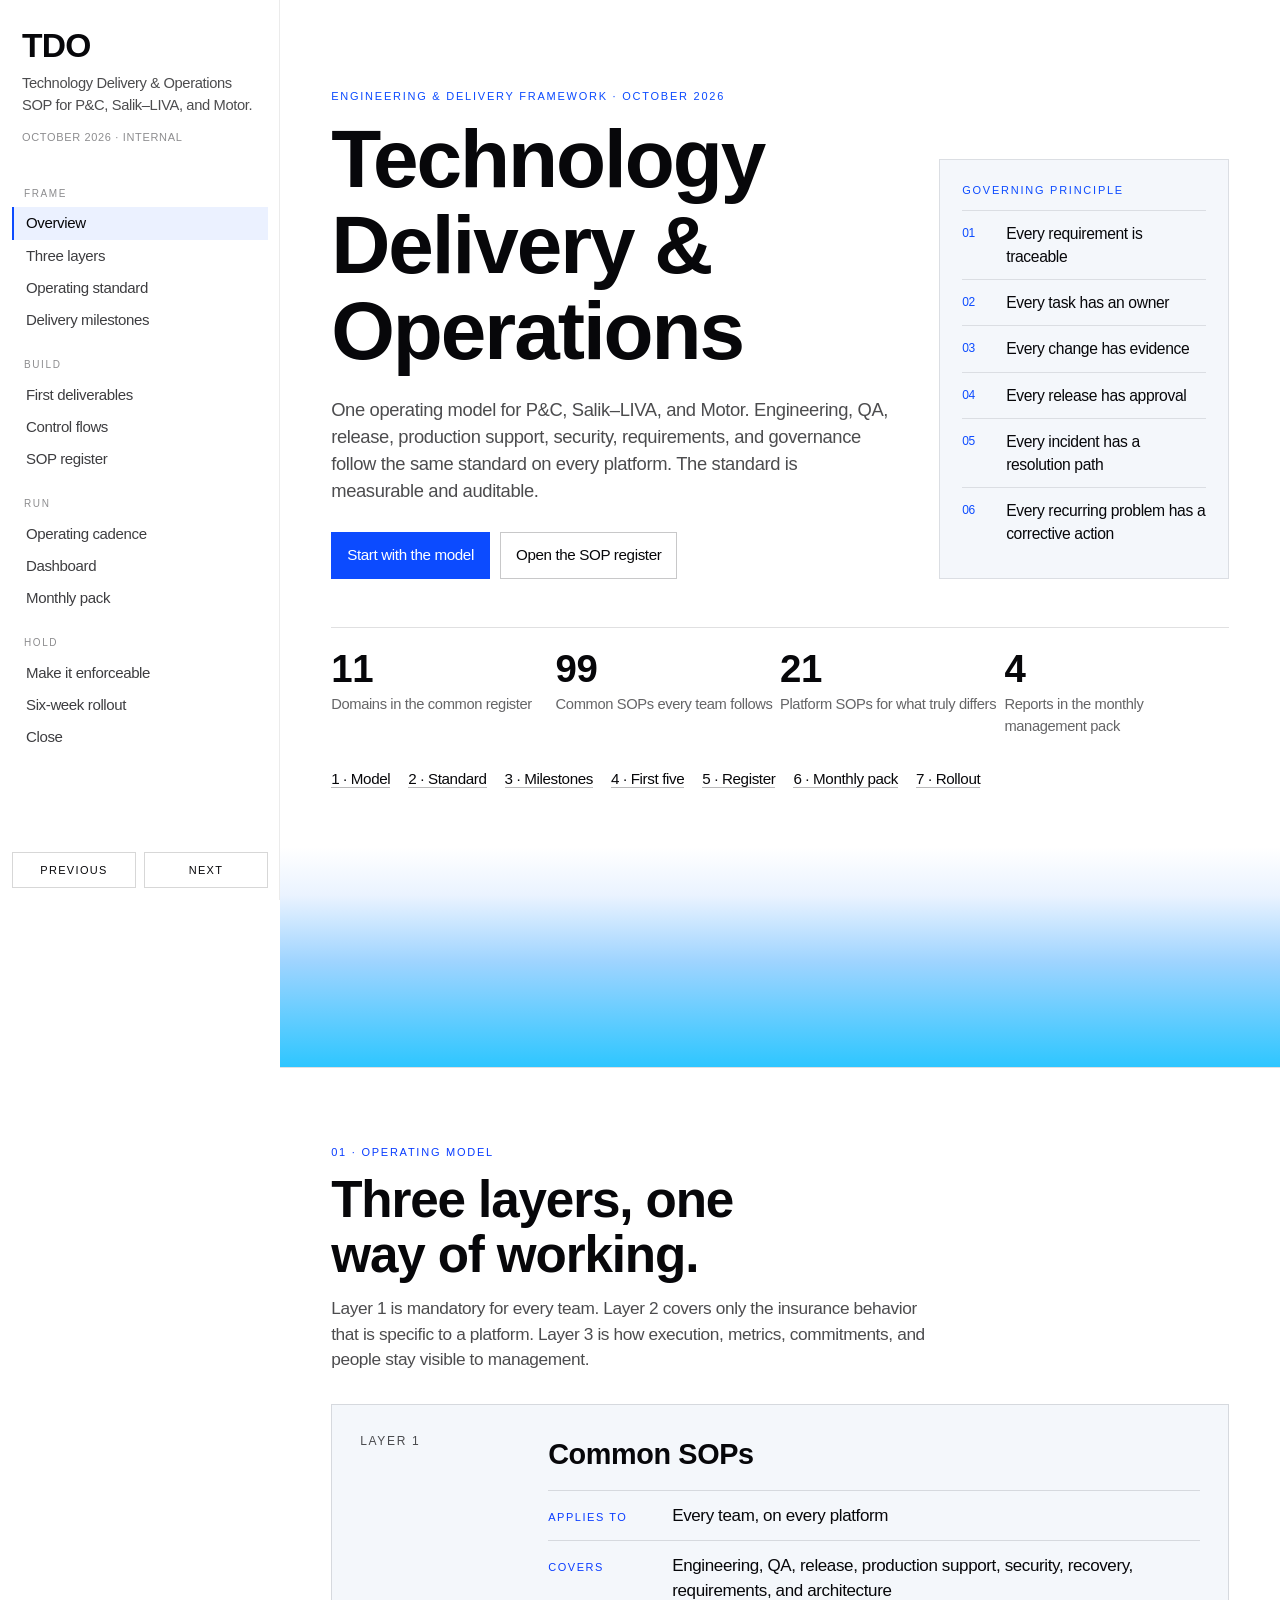
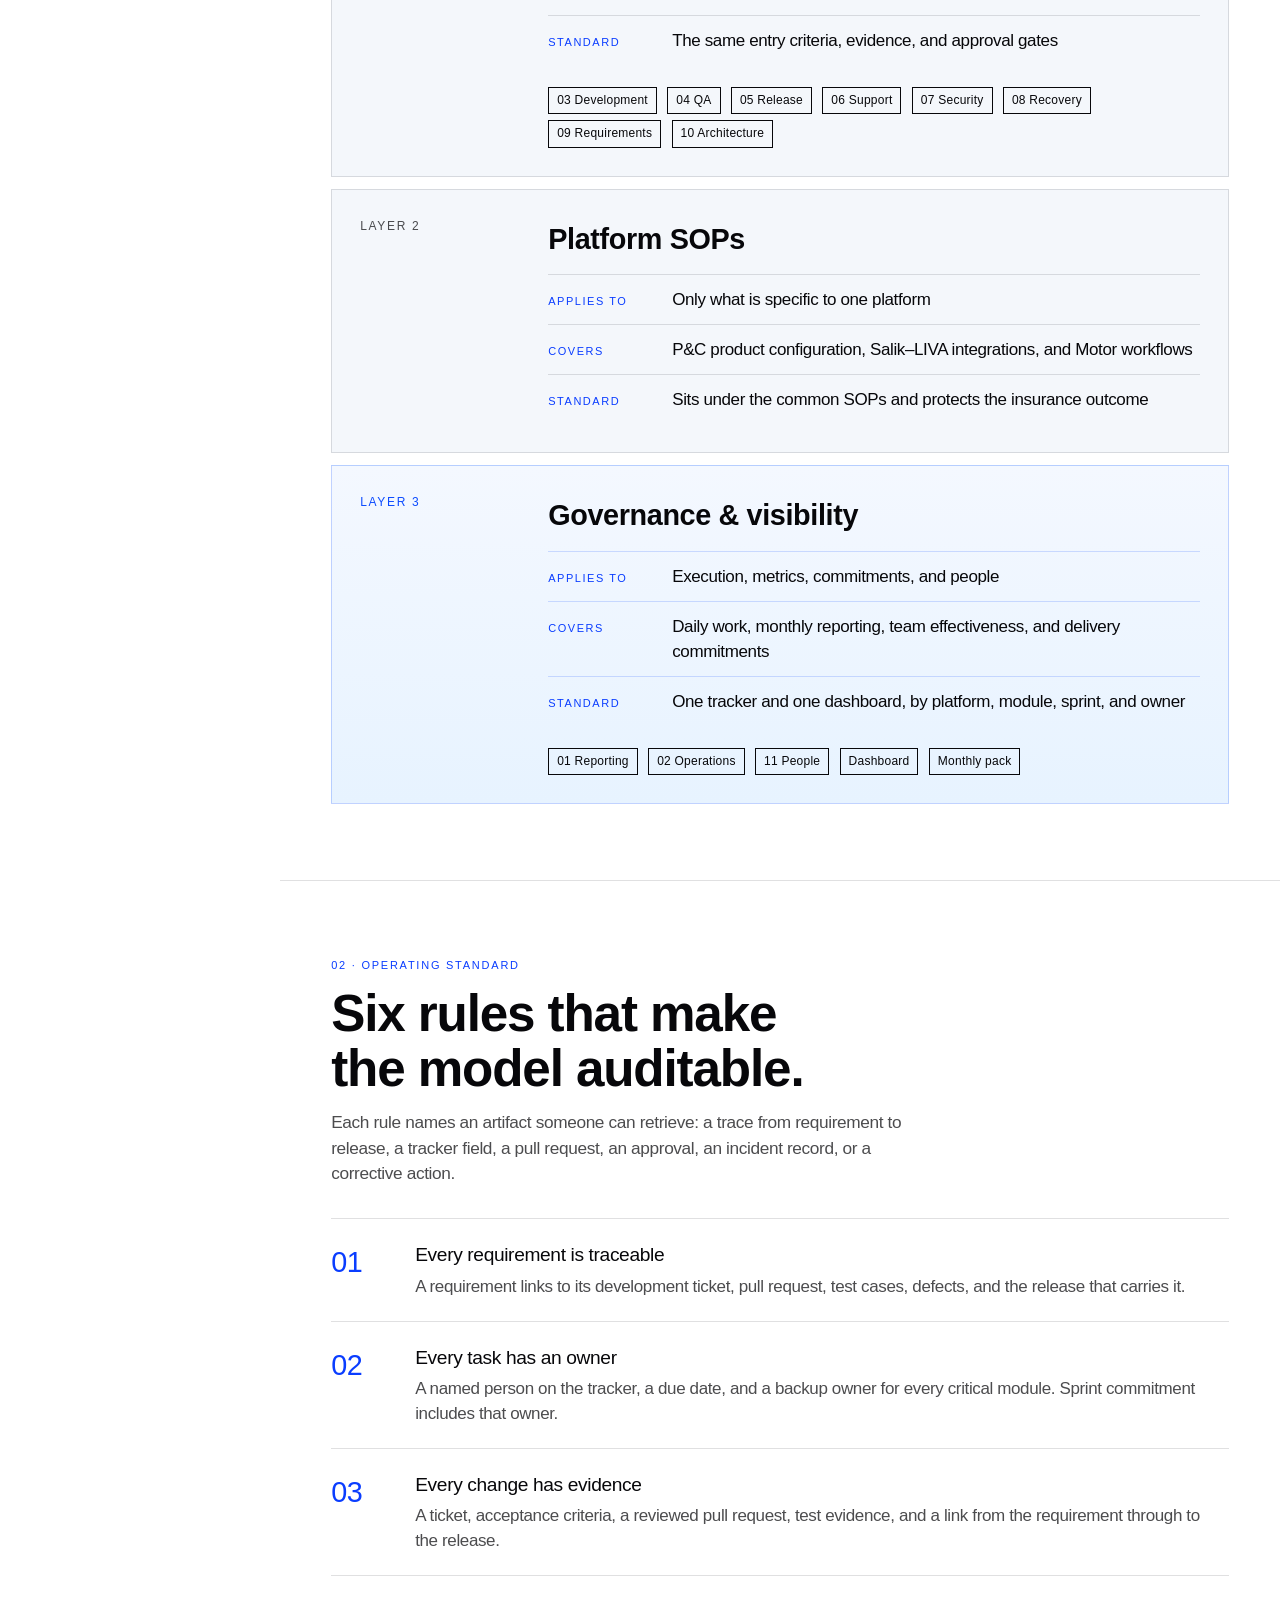
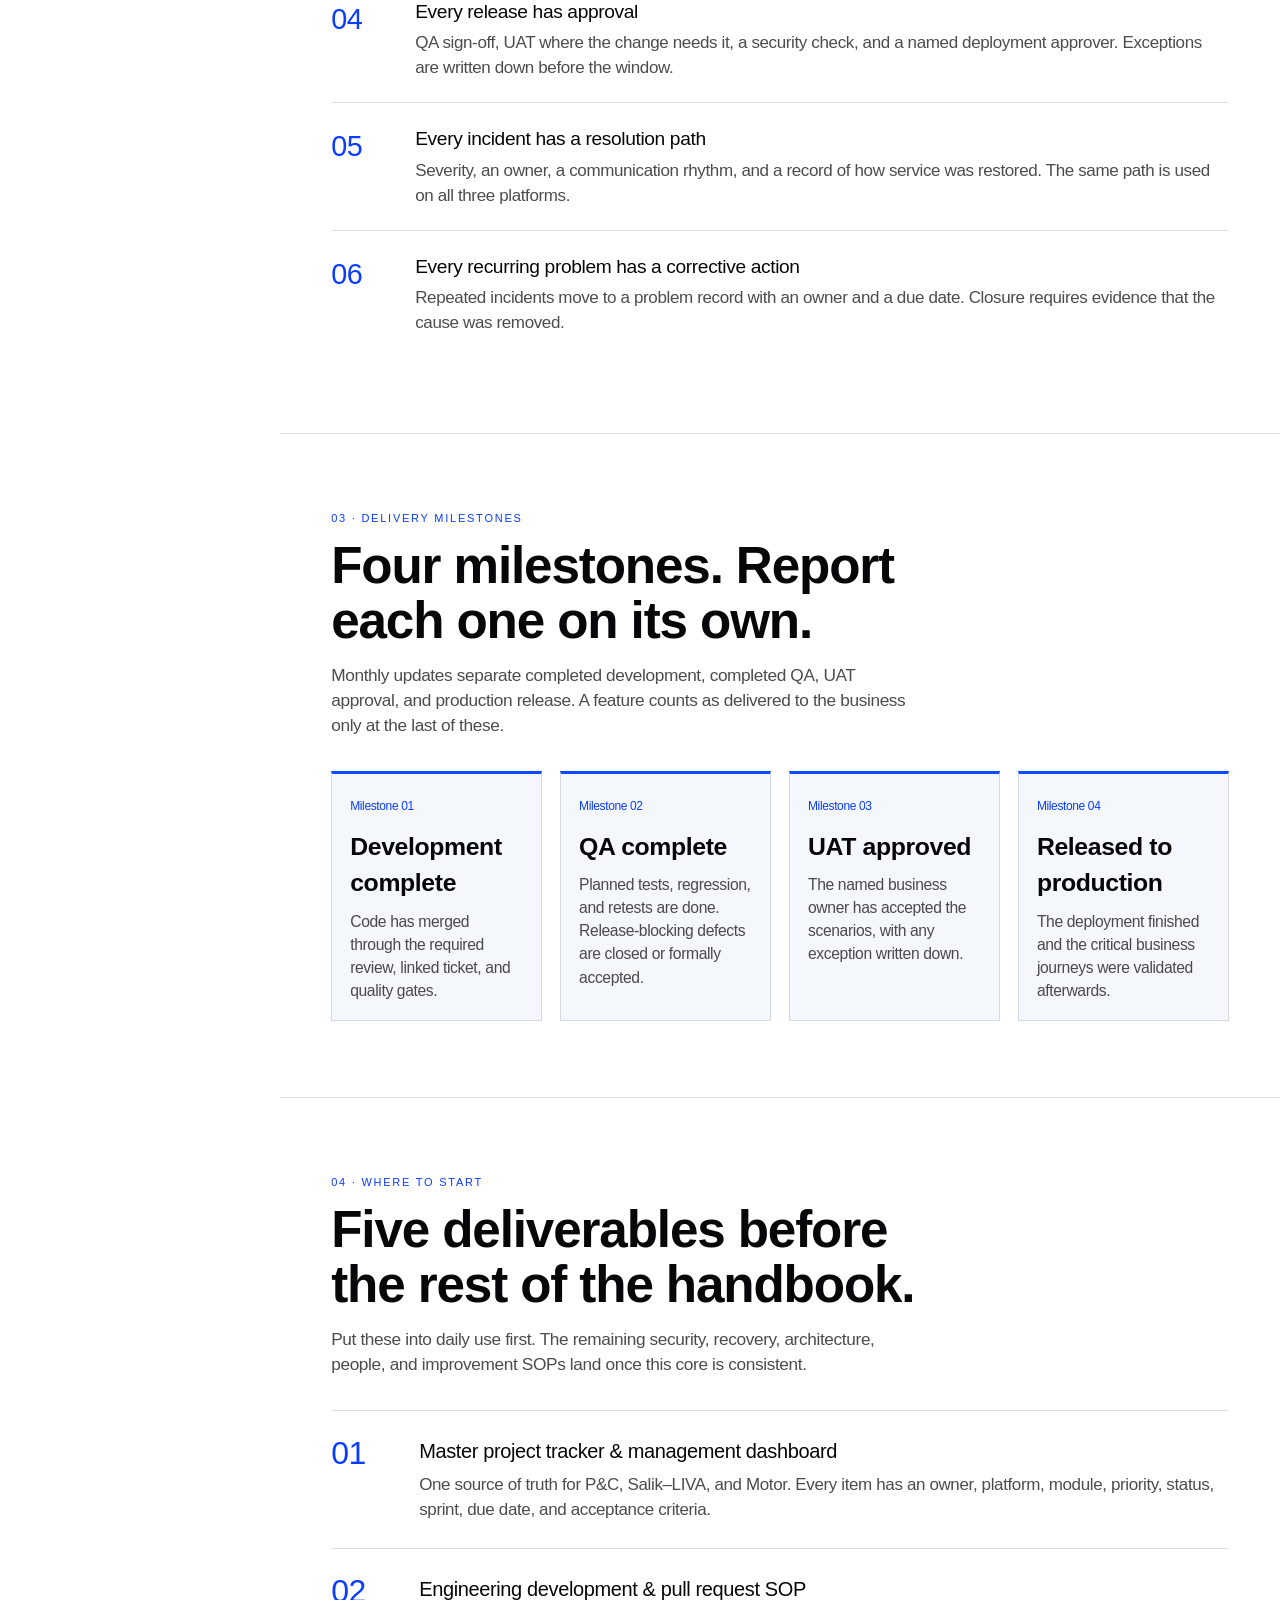
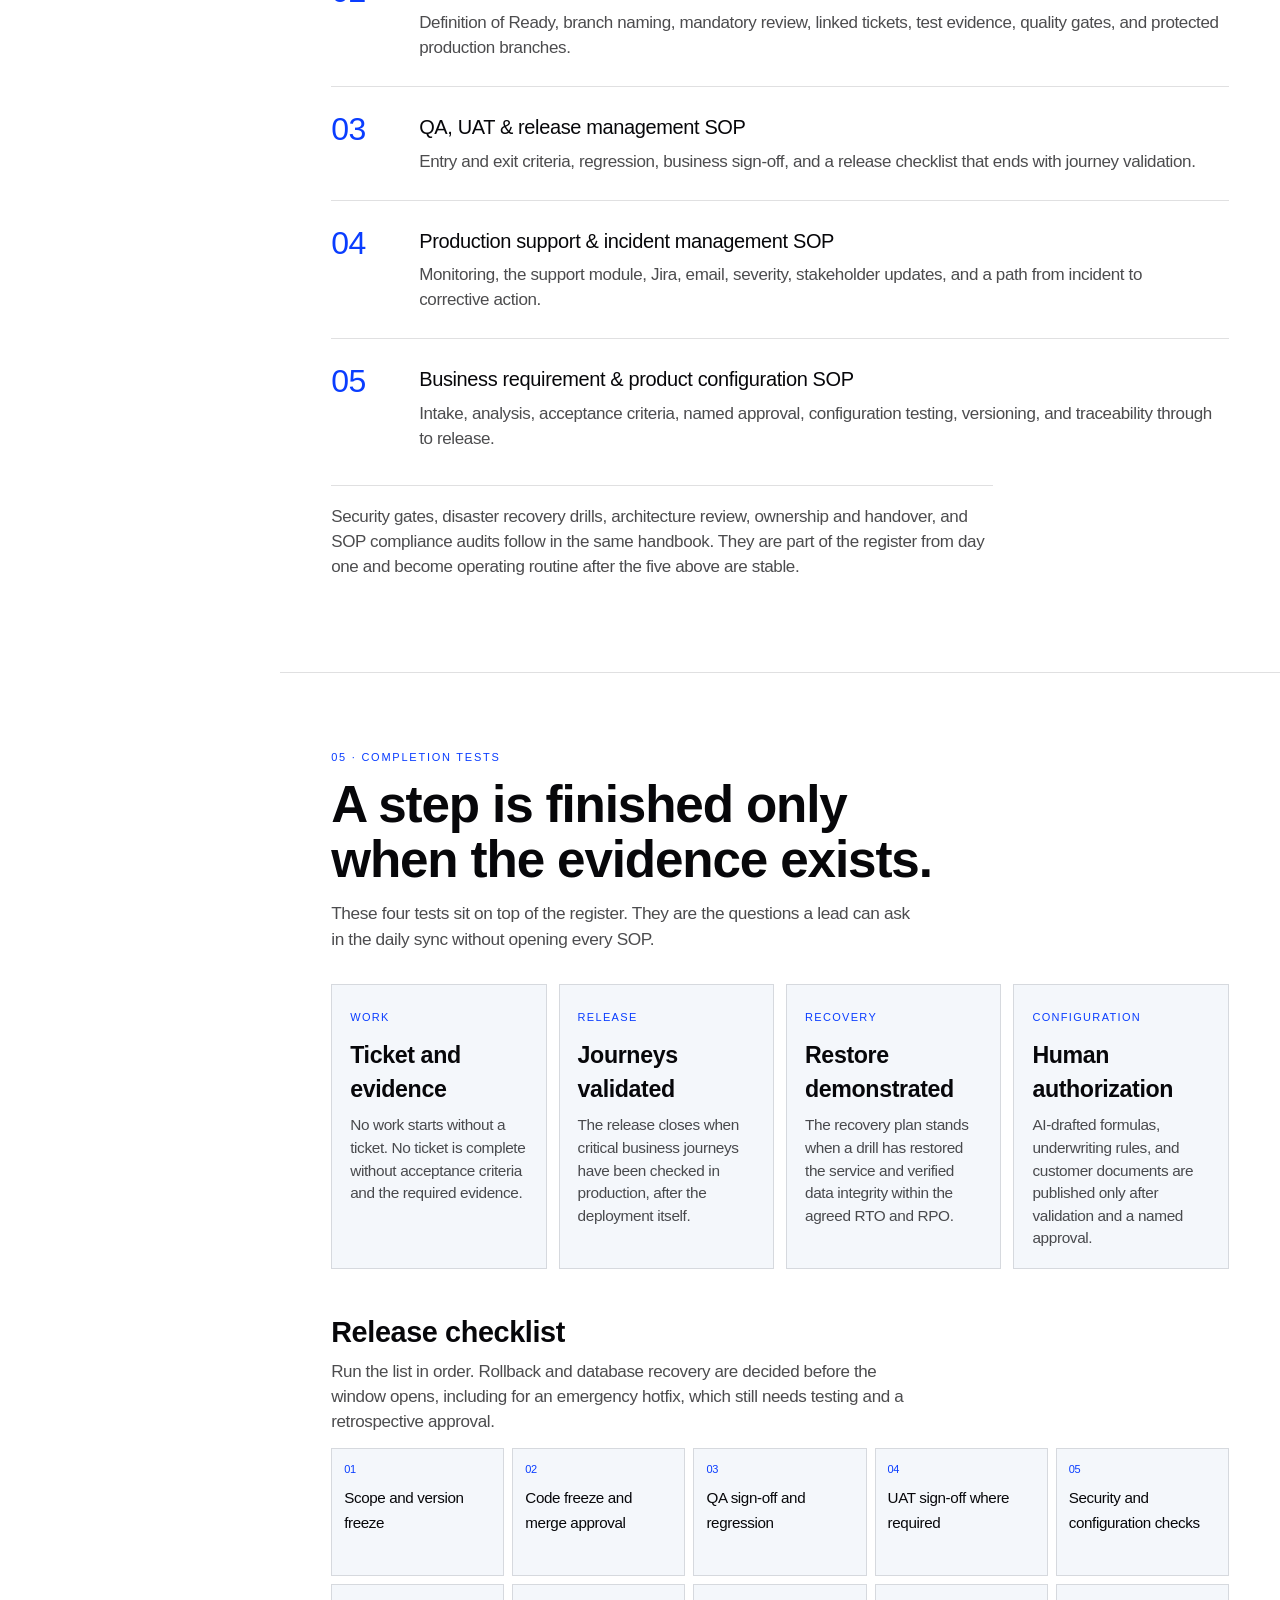
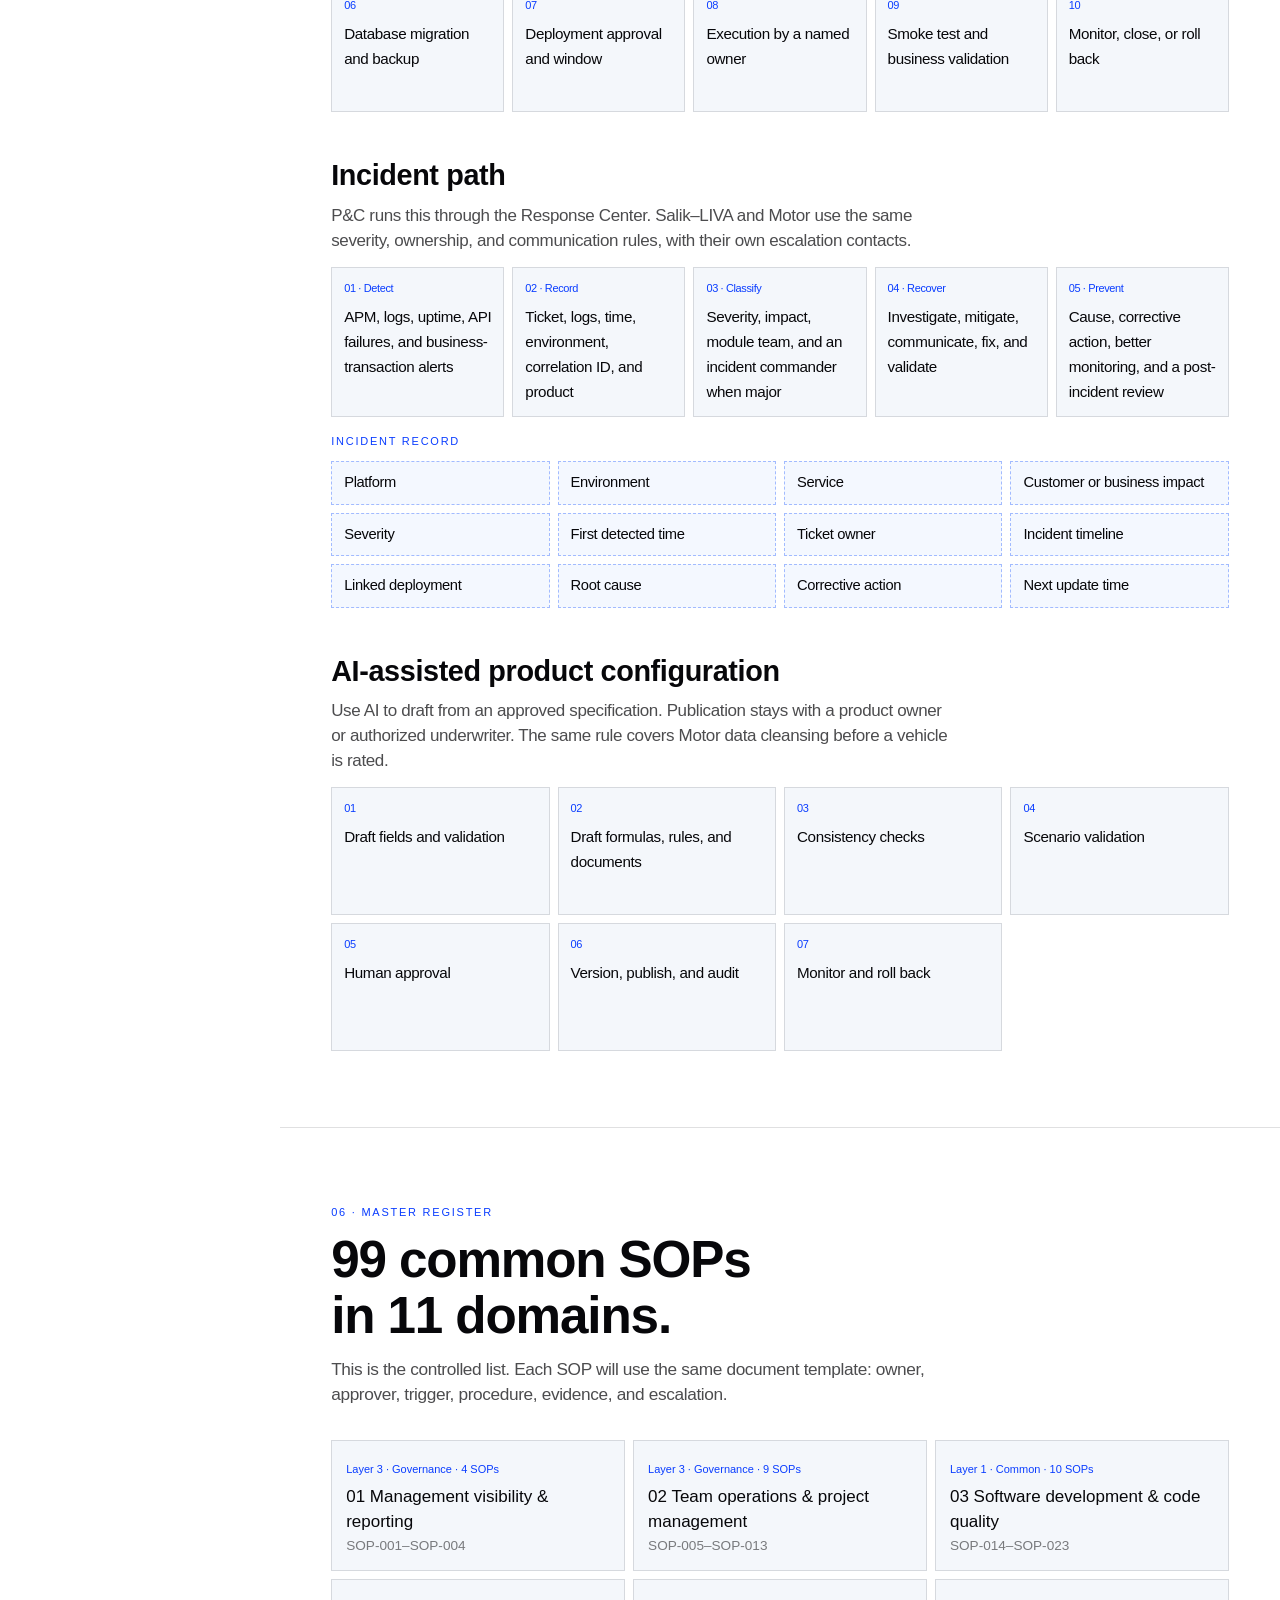
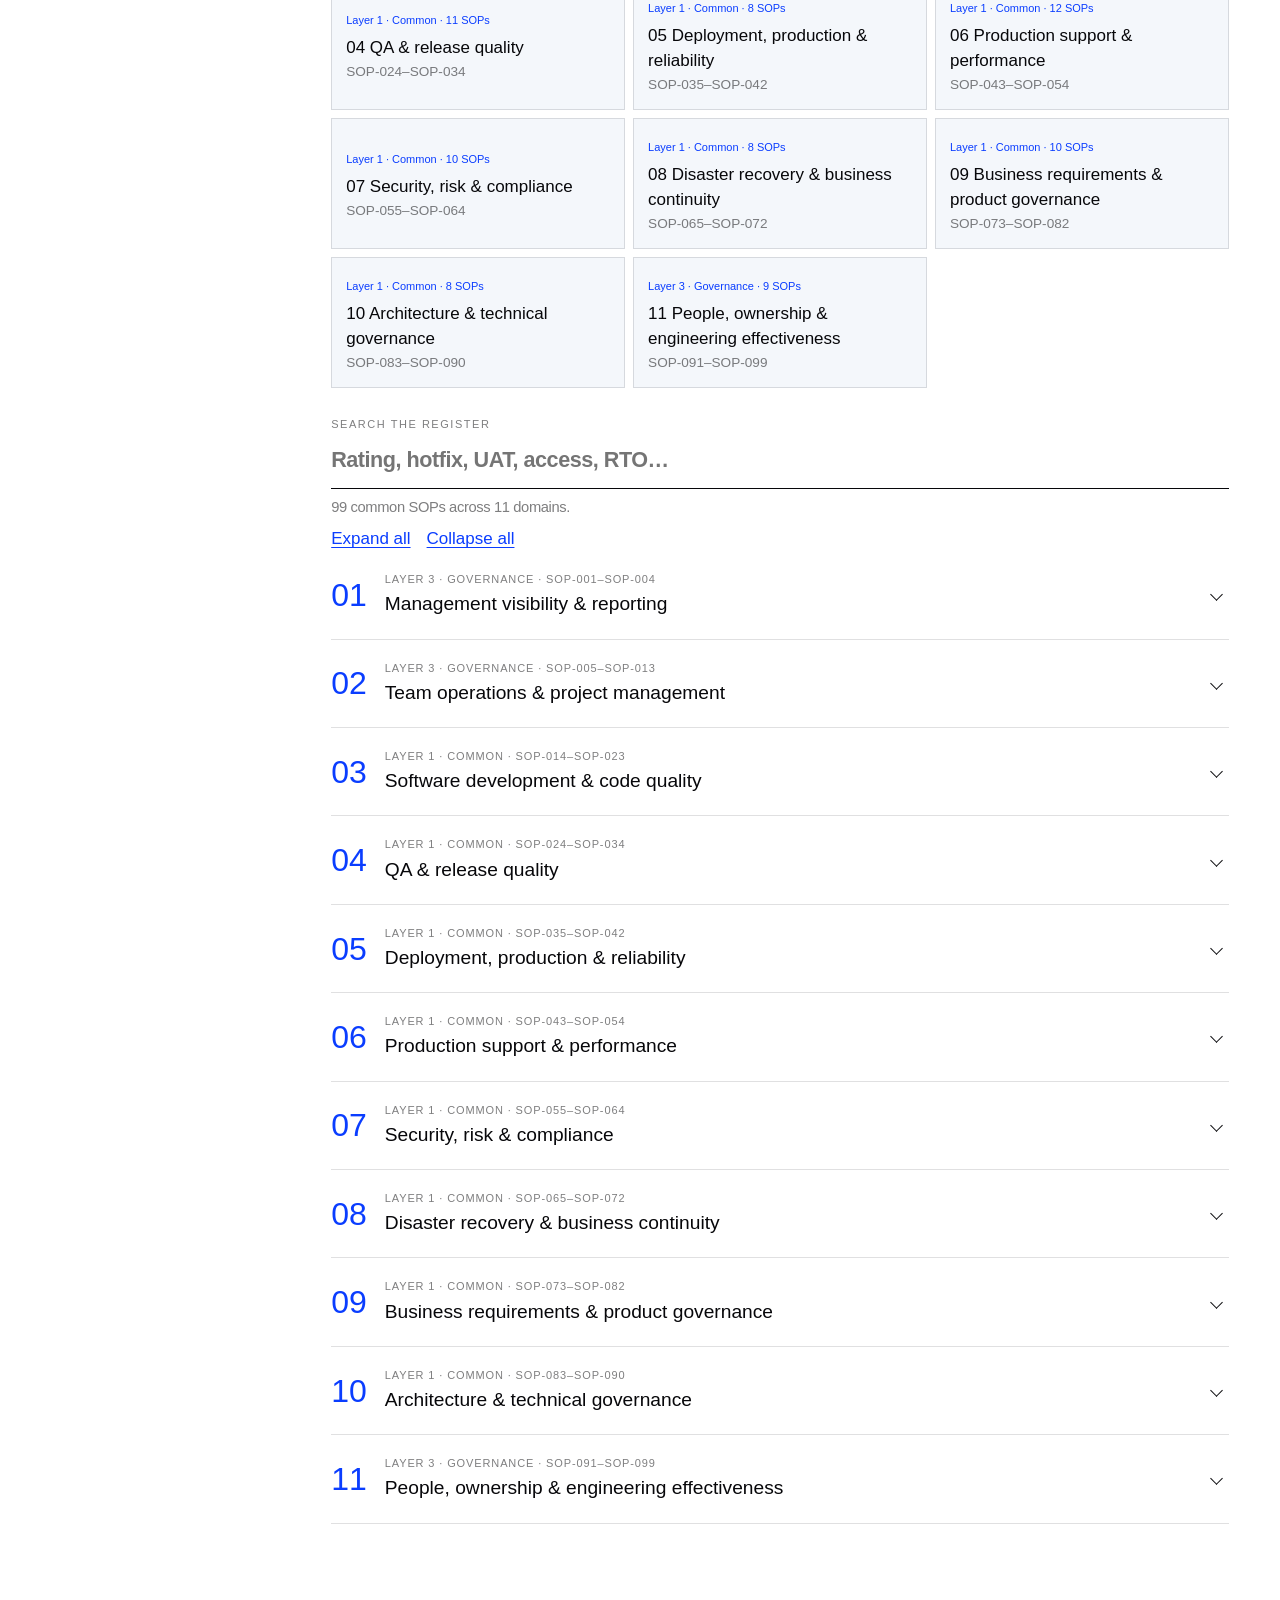
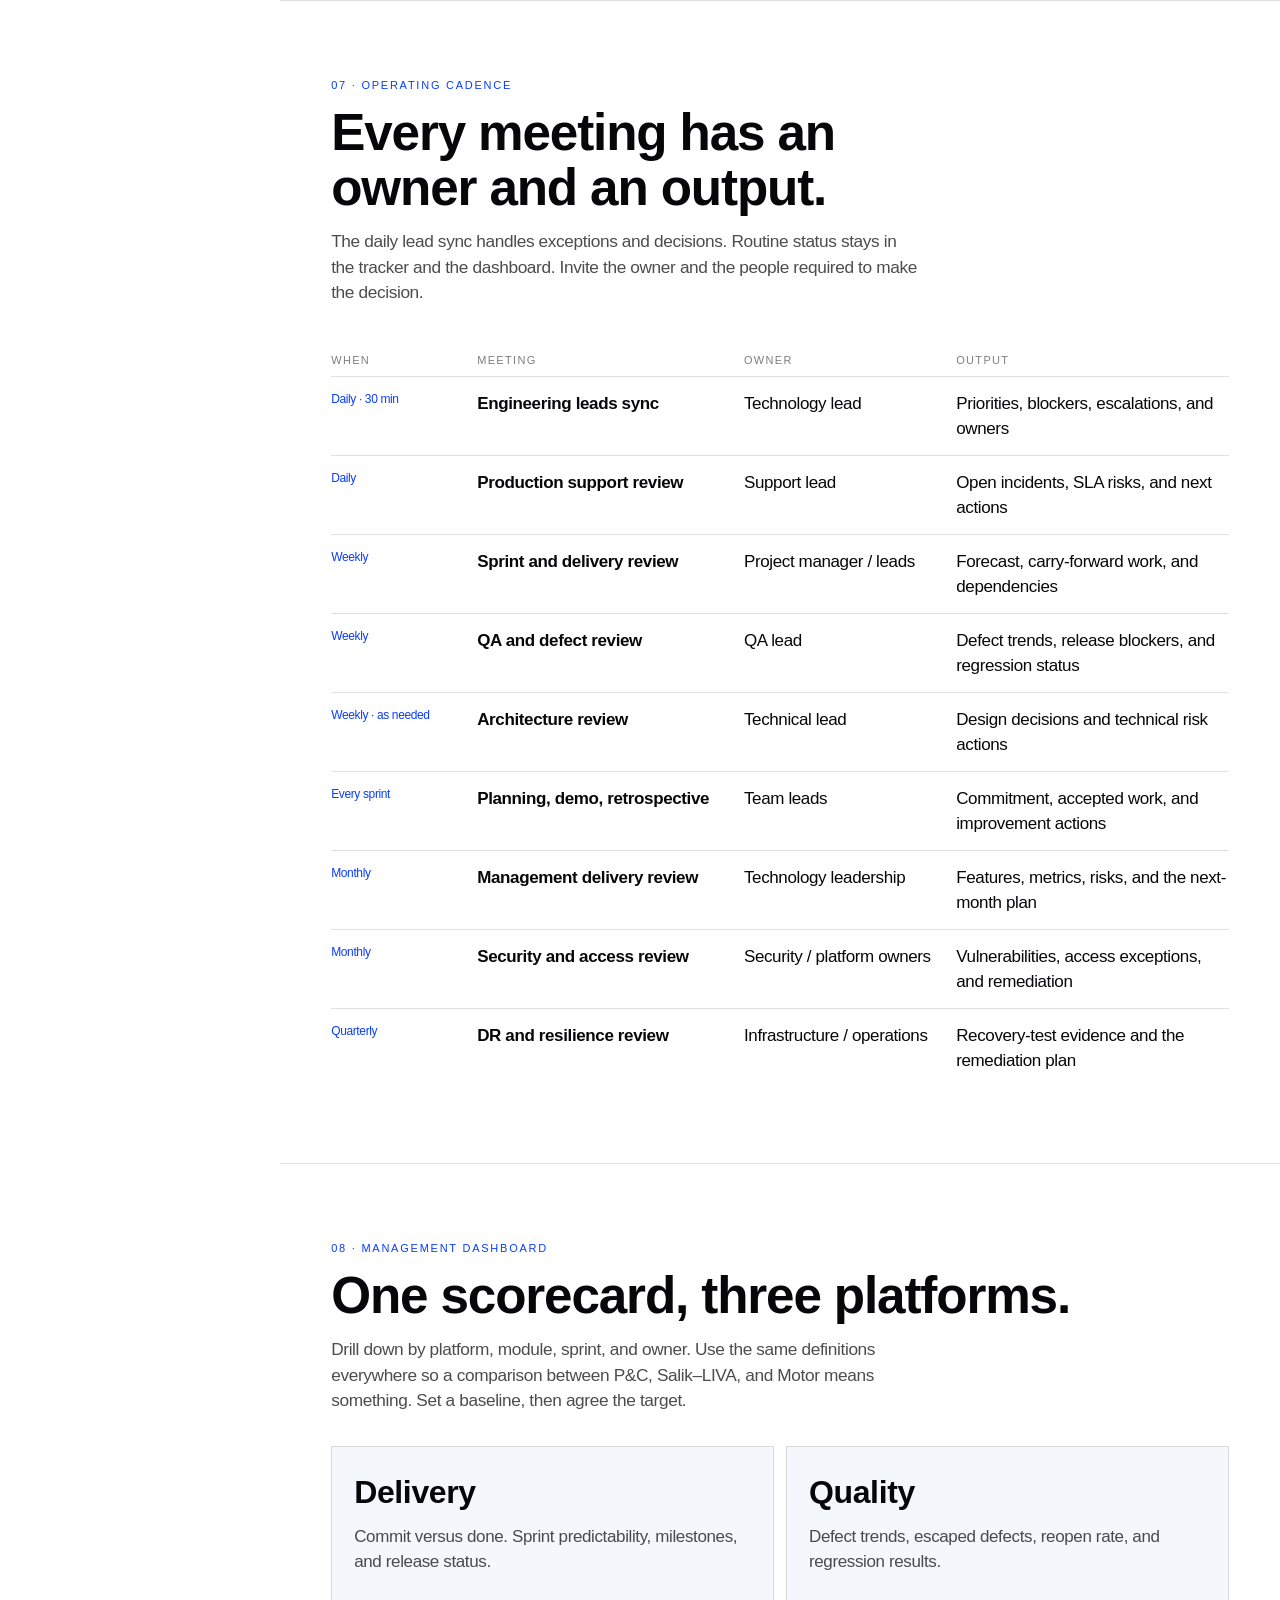
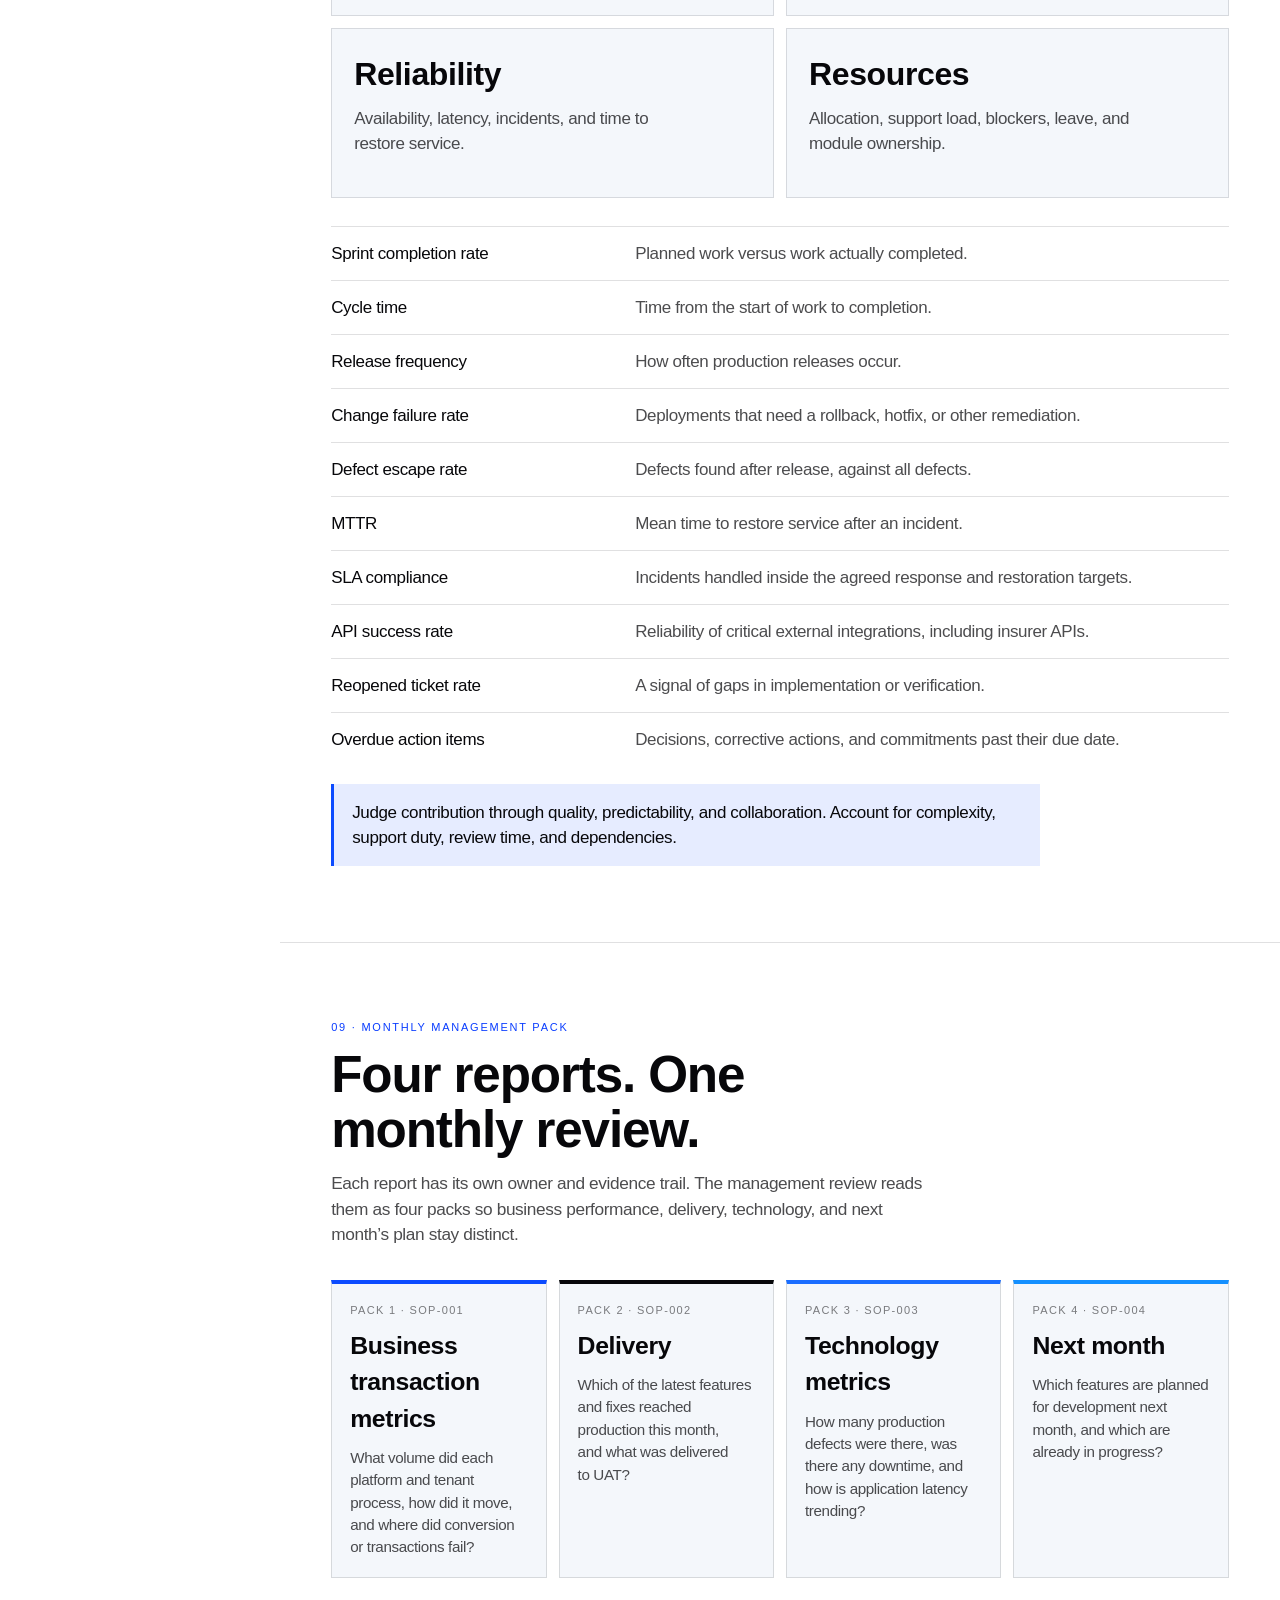
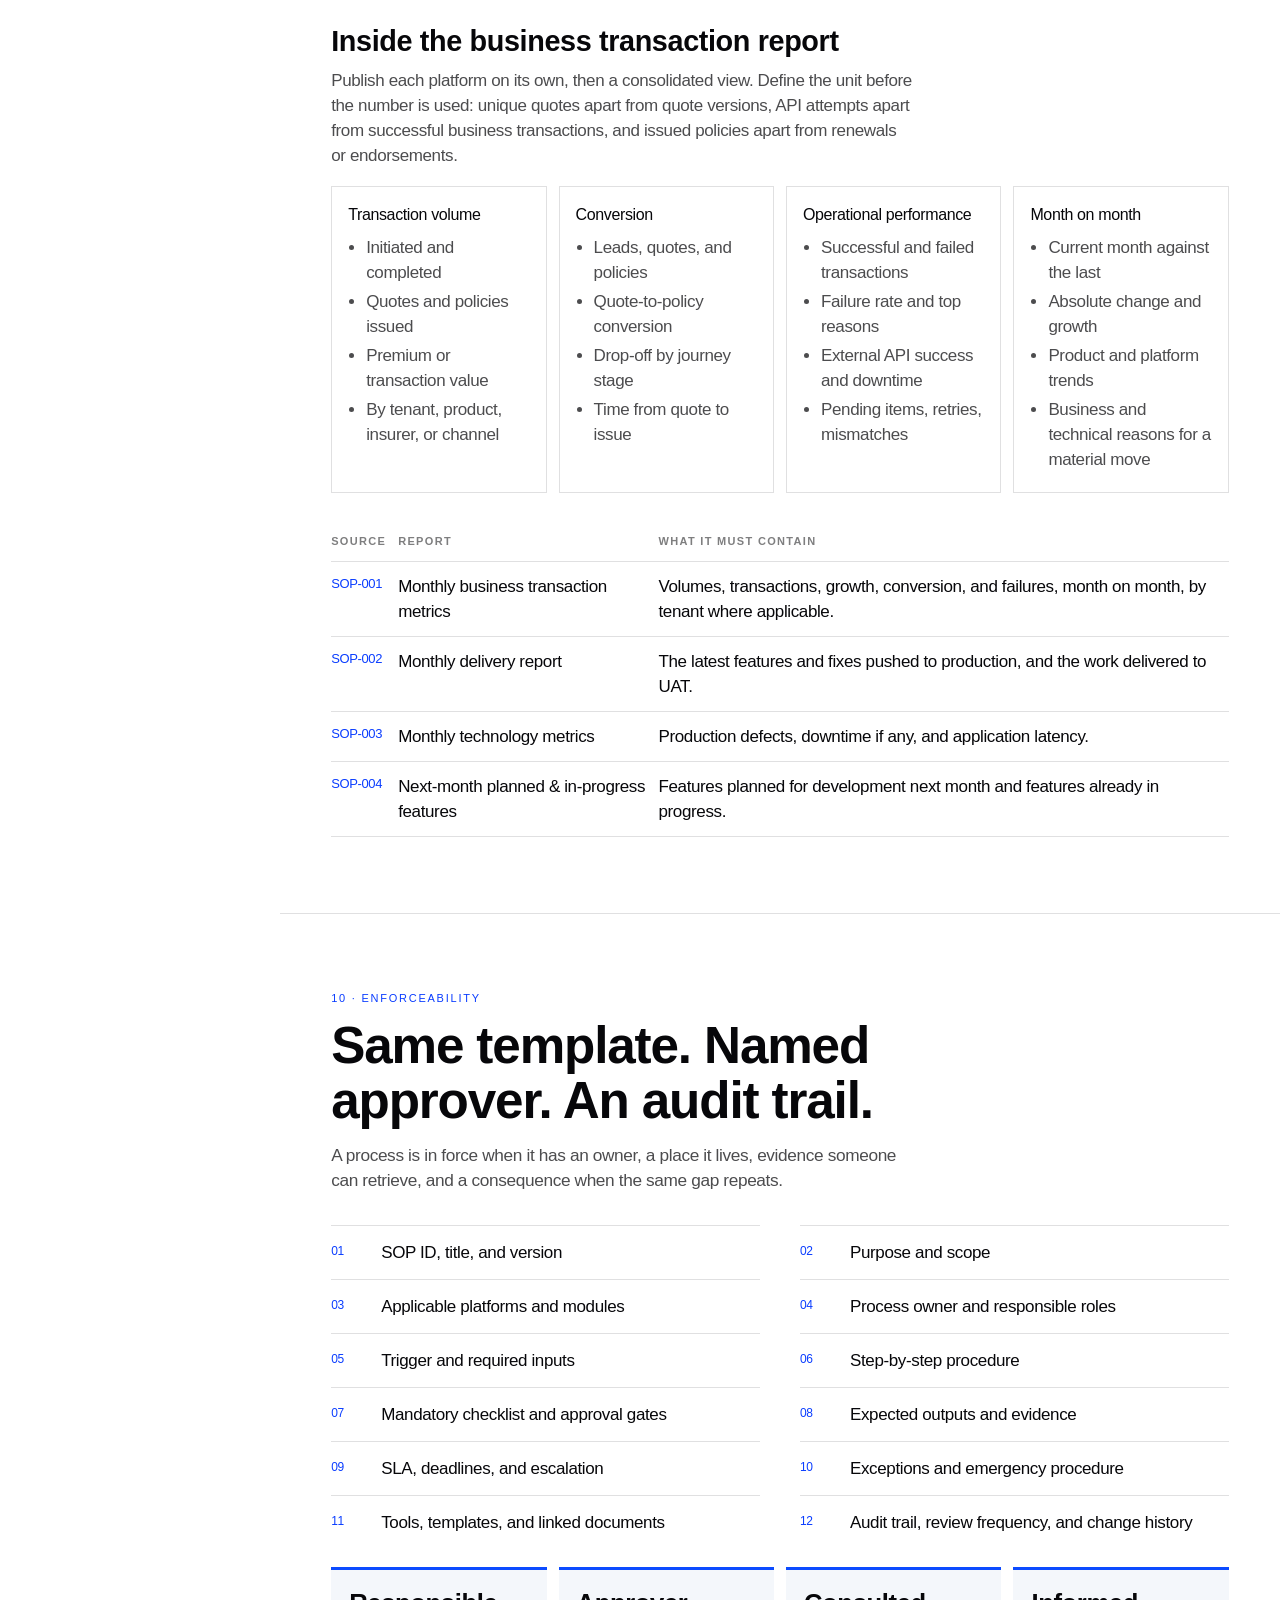
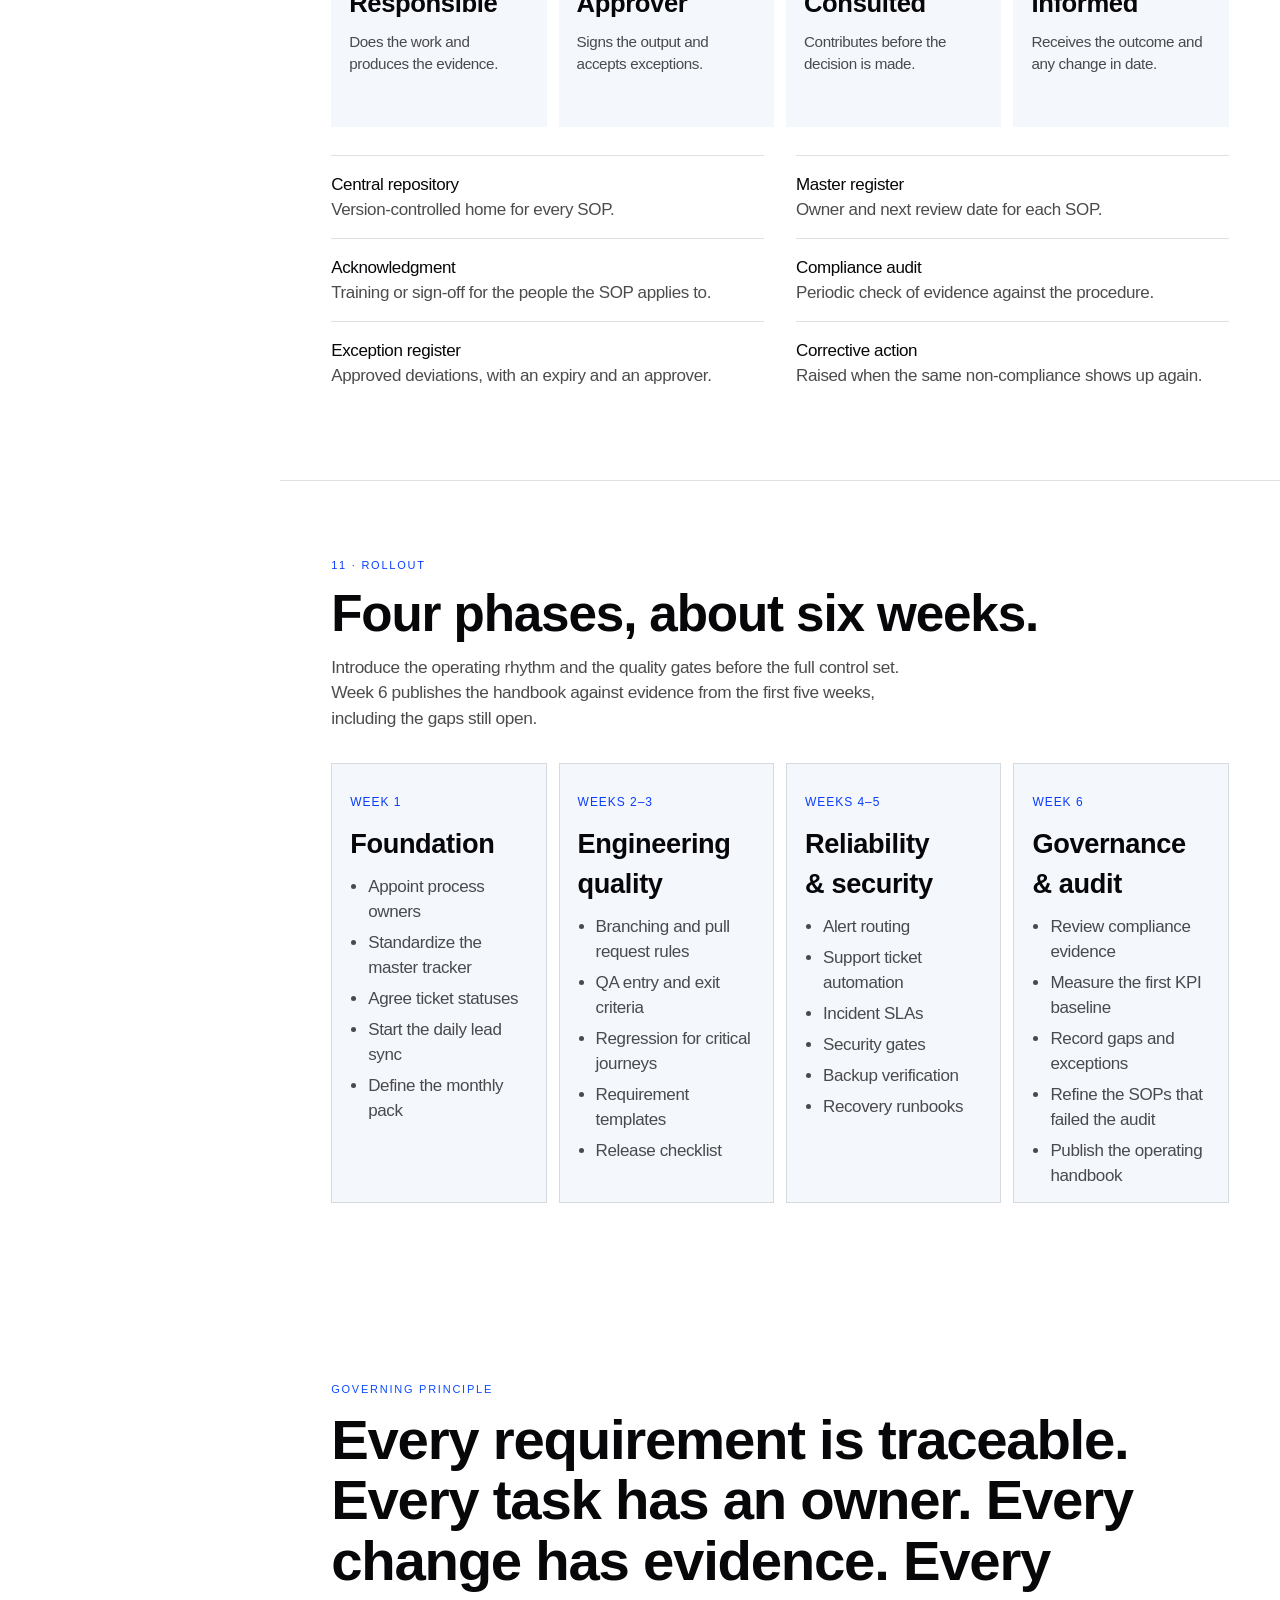
==== commit 2c7afdad: "Replace domain 01 with four monthly reports and renumber SOPs Domain 01 now holds SOP-001 to SOP-004" ====
--- a/doc.html
+++ b/doc.html
@@ -6,7 +6,7 @@
   <meta name="robots" content="noindex">
   <meta name="theme-color" content="#ffffff">
   <title>Technology Delivery &amp; Operations SOP</title>
-  <link rel="stylesheet" href="css/styles.css">
+  <link rel="stylesheet" href="css/styles.css?v=20261103">
   <link rel="icon" href="data:image/svg+xml,%3Csvg xmlns='http://www.w3.org/2000/svg' viewBox='0 0 32 32'%3E%3Crect fill='%2310202e' width='32' height='32'/%3E%3Crect fill='%23b5523a' x='6' y='8' width='20' height='3'/%3E%3Crect fill='%23f3efe7' x='6' y='14' width='14' height='3'/%3E%3Crect fill='%23f3efe7' x='6' y='20' width='20' height='3'/%3E%3C/svg%3E">
 </head>
 <body>
@@ -78,7 +78,7 @@
           </div>
           <ul class="hero-stats">
             <li><strong data-stat="domains">11</strong><span>Domains in the common register</span></li>
-            <li><strong data-stat="sops">104</strong><span>Common SOPs every team follows</span></li>
+            <li><strong data-stat="sops">99</strong><span>Common SOPs every team follows</span></li>
             <li><strong data-stat="platform">21</strong><span>Platform SOPs for what truly differs</span></li>
             <li><strong>4</strong><span>Reports in the monthly management pack</span></li>
           </ul>
@@ -374,7 +374,7 @@
         <section class="section" id="register" data-nav>
           <div class="section-head">
             <p class="eyebrow">06 · Master register</p>
-            <h2>104 common SOPs in 11 domains.</h2>
+            <h2>99 common SOPs in 11 domains.</h2>
             <p class="lede">This is the controlled list. Each SOP will use the same document template: owner, approver, trigger, procedure, evidence, and escalation.</p>
           </div>
           <div class="toc" id="toc" aria-label="Domains"></div>
@@ -501,29 +501,29 @@
         <section class="section" id="reporting" data-nav>
           <div class="section-head">
             <p class="eyebrow">09 · Monthly management pack</p>
-            <h2>Nine source reports. Four packs leadership reads.</h2>
-            <p class="lede">Teams keep the nine reports because each one has a different owner and evidence trail. The management review reads four packs so business performance, delivery, reliability, and people stay distinct.</p>
+            <h2>Four reports. One monthly review.</h2>
+            <p class="lede">Each report has its own owner and evidence trail. The management review reads them as four packs so business performance, delivery, technology, and next month’s plan stay distinct.</p>
           </div>
           <div class="packs">
             <article class="pack">
               <p class="n">Pack 1 · SOP-001</p>
               <h3>Business transaction metrics</h3>
-              <p>What volume did each platform process, how did it move, and where did conversion or transactions fail?</p>
+              <p>What volume did each platform and tenant process, how did it move, and where did conversion or transactions fail?</p>
             </article>
             <article class="pack">
-              <p class="n">Pack 2 · SOP-002, 006, 008</p>
-              <h3>Delivery &amp; release</h3>
-              <p>What reached production, what reached UAT, what is still pending, and what is committed next month?</p>
+              <p class="n">Pack 2 · SOP-002</p>
+              <h3>Delivery</h3>
+              <p>Which of the latest features and fixes reached production this month, and what was delivered to UAT?</p>
             </article>
             <article class="pack">
-              <p class="n">Pack 3 · SOP-003, 005, 007, 009</p>
-              <h3>Technology &amp; reliability</h3>
-              <p>How are predictability, quality, deployments, incidents, API reliability, and recovery trending?</p>
+              <p class="n">Pack 3 · SOP-003</p>
+              <h3>Technology metrics</h3>
+              <p>How many production defects were there, was there any downtime, and how is application latency trending?</p>
             </article>
             <article class="pack">
-              <p class="n">Pack 4 · SOP-004, 006</p>
-              <h3>Team &amp; next month</h3>
-              <p>What did each person and module deliver, and what are the sprint commitments for next month?</p>
+              <p class="n">Pack 4 · SOP-004</p>
+              <h3>Next month</h3>
+              <p>Which features are planned for development next month, and which are already in progress?</p>
             </article>
           </div>
 
@@ -538,7 +538,7 @@
                 <li>Initiated and completed</li>
                 <li>Quotes and policies issued</li>
                 <li>Premium or transaction value</li>
-                <li>By product, insurer, broker, or channel</li>
+                <li>By tenant, product, insurer, or channel</li>
               </ul>
             </article>
             <article class="group">
@@ -577,63 +577,28 @@
                   <th>Source</th>
                   <th>Report</th>
                   <th>What it must contain</th>
-                  <th>Pack</th>
                 </tr>
               </thead>
               <tbody>
                 <tr>
                   <td>SOP-001</td>
-                  <td>Business transaction metrics</td>
-                  <td>Volumes, conversion, failures, and platform performance, month on month.</td>
-                  <td>1</td>
+                  <td>Monthly business transaction metrics</td>
+                  <td>Volumes, transactions, growth, conversion, and failures, month on month, by tenant where applicable.</td>
                 </tr>
                 <tr>
                   <td>SOP-002</td>
-                  <td>Delivery report</td>
-                  <td>Production releases, UAT deliveries, pending work, and delayed commitments, by milestone.</td>
-                  <td>2</td>
+                  <td>Monthly delivery report</td>
+                  <td>The latest features and fixes pushed to production, and the work delivered to UAT.</td>
                 </tr>
                 <tr>
                   <td>SOP-003</td>
-                  <td>Technology metrics</td>
-                  <td>Sprint completion, defect leakage, deployment frequency, incidents, and resolution time.</td>
-                  <td>3</td>
+                  <td>Monthly technology metrics</td>
+                  <td>Production defects, downtime if any, and application latency.</td>
                 </tr>
                 <tr>
                   <td>SOP-004</td>
-                  <td>Individual work &amp; efficiency</td>
-                  <td>Contribution, ownership, reviews, QA coverage, and blockers, read with complexity and support load.</td>
-                  <td>4</td>
-                </tr>
-                <tr>
-                  <td>SOP-005</td>
-                  <td>Platform health</td>
-                  <td>P&amp;C, Salik–LIVA, and Motor status, dependencies, risks, debt, and open issues.</td>
-                  <td>3</td>
-                </tr>
-                <tr>
-                  <td>SOP-006</td>
-                  <td>Next-month plan</td>
-                  <td>Features, sprint commitments, resource allocation, and dependencies.</td>
-                  <td>2 and 4</td>
-                </tr>
-                <tr>
-                  <td>SOP-007</td>
-                  <td>Risk &amp; escalation</td>
-                  <td>Impact, owner, mitigation, due date, and whether it has been escalated.</td>
-                  <td>3</td>
-                </tr>
-                <tr>
-                  <td>SOP-008</td>
-                  <td>Customer commitments</td>
-                  <td>Promised dates, client dependencies, UAT commitments, and production deadlines.</td>
-                  <td>2</td>
-                </tr>
-                <tr>
-                  <td>SOP-009</td>
-                  <td>Technical debt</td>
-                  <td>Aging issues, remediation, risk level, and the sprint that will take the work.</td>
-                  <td>3</td>
+                  <td>Next-month planned &amp; in-progress features</td>
+                  <td>Features planned for development next month and features already in progress.</td>
                 </tr>
               </tbody>
             </table>
@@ -757,7 +722,7 @@
     </div>
   </div>
 
-  <script src="js/data.js"></script>
-  <script src="js/app.js"></script>
+  <script src="js/data.js?v=20261103"></script>
+  <script src="js/app.js?v=20261103"></script>
 </body>
 </html>
